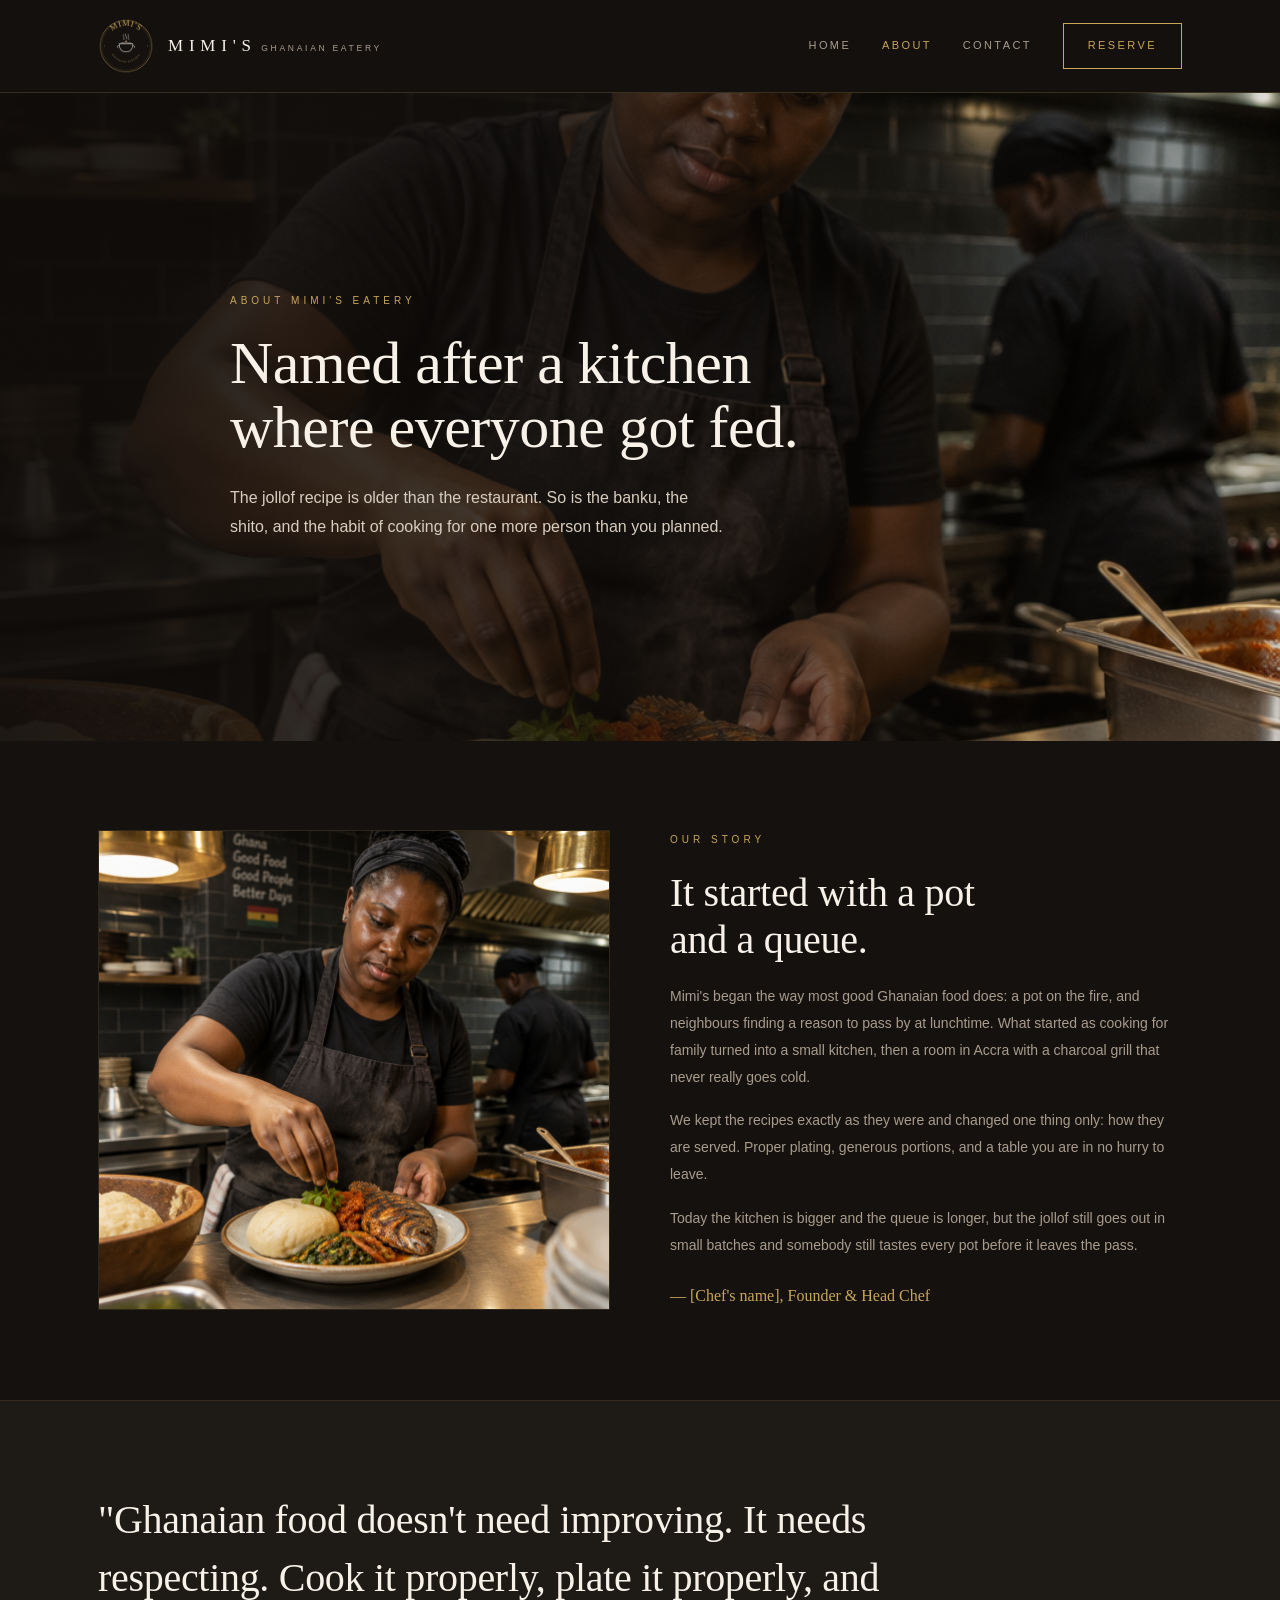
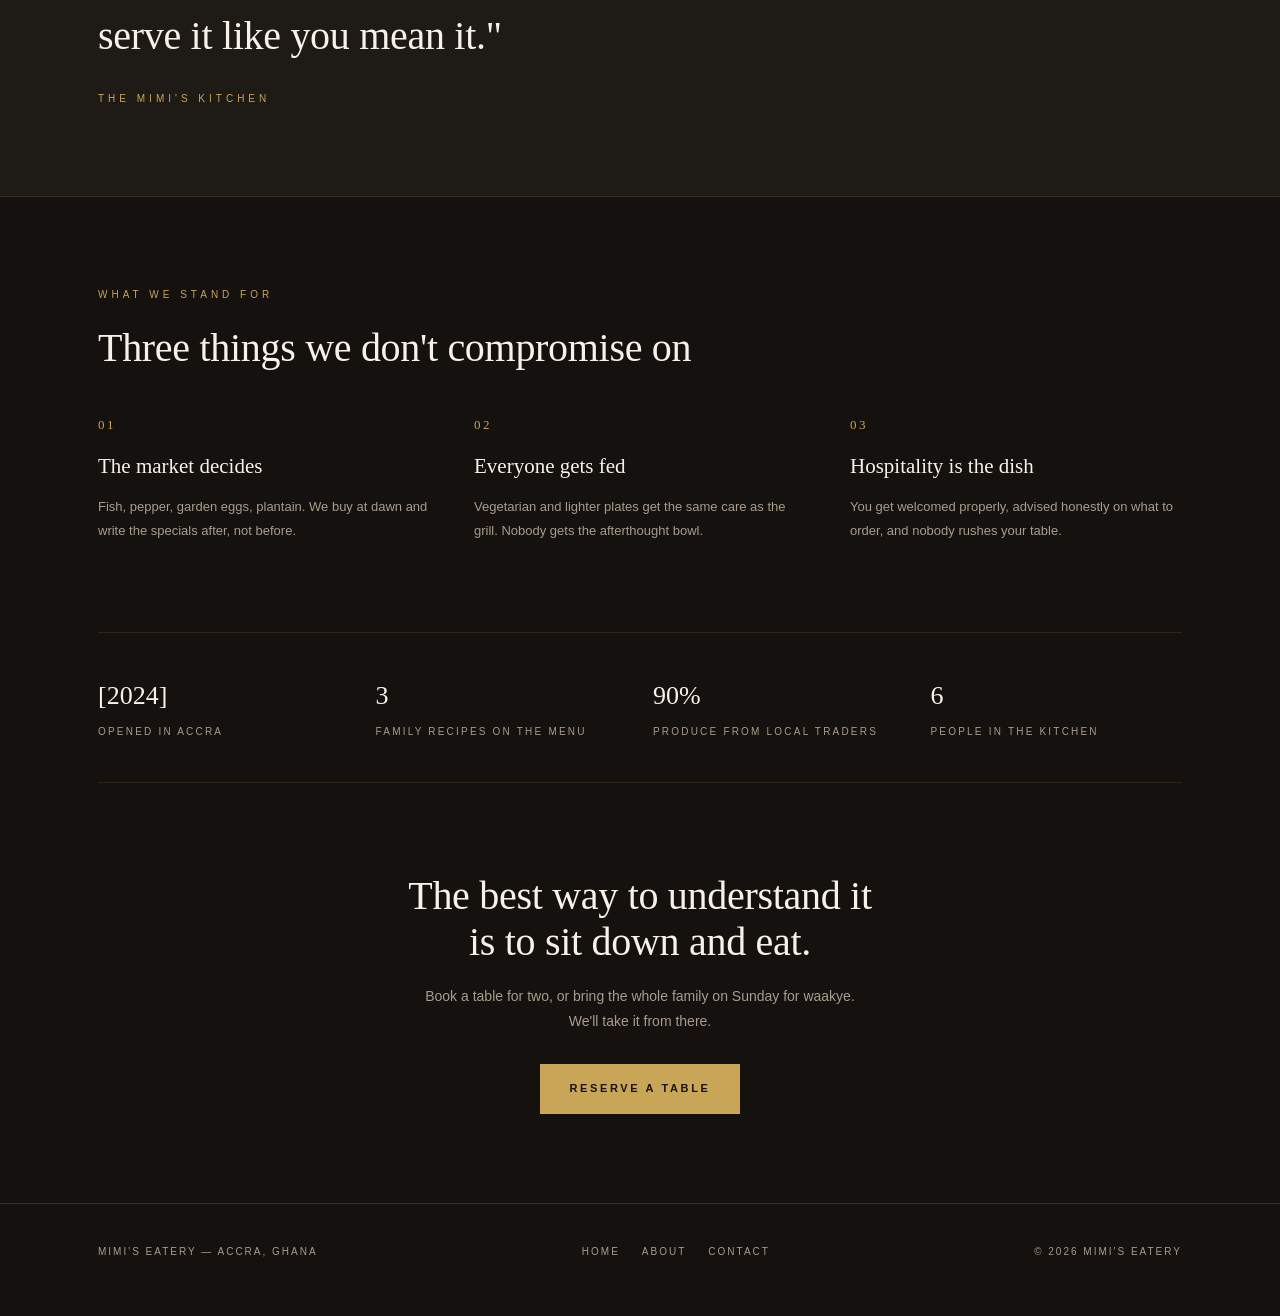
==== about.html @ 011043c5 "Mimi's Eatery website: home, about, contact" ====
<!DOCTYPE html>
<html lang="en">
<head>
<meta charset="utf-8">
<meta name="viewport" content="width=device-width, initial-scale=1">
<title>About — Mimi's Eatery, Accra</title>
<meta name="description" content="Mimi's Eatery is named after a family kitchen in Accra where everyone got fed. Family recipes, a charcoal grill and proper Ghanaian hospitality.">
<link rel="stylesheet" href="styles.css">
</head>
<body>

<header class="site-header">
  <div class="header-inner">
    <a class="brand" href="index.html">
      <span class="mark"><img src="images/logo.png" alt="Mimi's Eatery logo"></span>
      <span>
        <span class="brand-name">Mimi's</span>
        <span class="brand-sub">Ghanaian Eatery</span>
      </span>
    </a>
    <nav class="nav">
      <a href="index.html">Home</a>
      <a class="active" href="about.html">About</a>
      <a href="contact.html">Contact</a>
      <a class="nav-cta" href="contact.html">Reserve</a>
    </nav>
  </div>
</header>

<section class="hero" style="min-height:auto">
  <div class="media"><img src="images/chef.png" alt="Chef at the pass at Mimi's Eatery"></div>
  <div class="scrim"></div>
  <div class="wrap content">
    <div class="eyebrow">About Mimi's Eatery</div>
    <h1 class="serif">Named after a kitchen<br>where everyone got fed.</h1>
    <p class="lede">The jollof recipe is older than the restaurant. So is the banku, the shito, and the habit of cooking for one more person than you planned.</p>
  </div>
</section>

<section>
  <div class="wrap split">
    <div class="shot"><img src="images/chef.png" alt="Chef plating banku and tilapia"></div>
    <div class="prose">
      <div class="eyebrow">Our story</div>
      <h2 class="serif" style="margin-bottom:20px">It started with a pot<br>and a queue.</h2>
      <p>Mimi's began the way most good Ghanaian food does: a pot on the fire, and neighbours finding a reason to pass by at lunchtime. What started as cooking for family turned into a small kitchen, then a room in Accra with a charcoal grill that never really goes cold.</p>
      <p>We kept the recipes exactly as they were and changed one thing only: how they are served. Proper plating, generous portions, and a table you are in no hurry to leave.</p>
      <p>Today the kitchen is bigger and the queue is longer, but the jollof still goes out in small batches and somebody still tastes every pot before it leaves the pass.</p>
      <div class="signature">— [Chef's name], Founder &amp; Head Chef</div>
    </div>
  </div>
</section>

<section class="band">
  <div class="wrap">
    <div class="section-head" style="margin-bottom:0">
      <h2 class="serif" style="max-width:860px;line-height:1.45">"Ghanaian food doesn't need improving. It needs respecting. Cook it properly, plate it properly, and serve it like you mean it."</h2>
    </div>
    <div class="eyebrow" style="margin:26px 0 0">The Mimi's kitchen</div>
  </div>
</section>

<section>
  <div class="wrap">
    <div class="eyebrow">What we stand for</div>
    <h2 class="serif">Three things we don't compromise on</h2>
    <div class="values" style="margin-top:44px">
      <div>
        <div class="vnum">01</div>
        <h3>The market decides</h3>
        <p>Fish, pepper, garden eggs, plantain. We buy at dawn and write the specials after, not before.</p>
      </div>
      <div>
        <div class="vnum">02</div>
        <h3>Everyone gets fed</h3>
        <p>Vegetarian and lighter plates get the same care as the grill. Nobody gets the afterthought bowl.</p>
      </div>
      <div>
        <div class="vnum">03</div>
        <h3>Hospitality is the dish</h3>
        <p>You get welcomed properly, advised honestly on what to order, and nobody rushes your table.</p>
      </div>
    </div>
  </div>
</section>

<div class="wrap">
  <div class="stats">
    <div><b>[2024]</b>Opened in Accra</div>
    <div><b>3</b>Family recipes on the menu</div>
    <div><b>90%</b>Produce from local traders</div>
    <div><b>6</b>People in the kitchen</div>
  </div>
</div>

<section class="closing">
  <div class="wrap">
    <h2 class="serif">The best way to understand it<br>is to sit down and eat.</h2>
    <p>Book a table for two, or bring the whole family on Sunday for waakye. We'll take it from there.</p>
    <a class="btn solid" href="contact.html">Reserve a table</a>
  </div>
</section>

<footer class="site-footer">
  <div class="wrap footer-inner">
    <p>Mimi's Eatery — Accra, Ghana</p>
    <nav class="footer-nav">
      <a href="index.html">Home</a>
      <a href="about.html">About</a>
      <a href="contact.html">Contact</a>
    </nav>
    <p>&copy; 2026 Mimi's Eatery</p>
  </div>
</footer>

</body>
</html>
---- styles.css ----
/* Mimi's Eatery — shared styles */

:root{
  --ink:#14110F;
  --ink-2:#1E1A16;
  --ink-3:#0F0C0A;
  --cream:#F7F1E8;
  --cream-2:#D8CEBF;
  --gold:#C9A558;
  --muted:#A99C8C;
  --line:rgba(201,165,88,.20);
  --line-soft:rgba(201,165,88,.14);
  --max:1180px;
}

*{box-sizing:border-box;margin:0;padding:0}

html{scroll-behavior:smooth}

body{
  background:var(--ink);
  color:var(--cream);
  font-family:"Helvetica Neue",Arial,Helvetica,sans-serif;
  font-size:16px;
  line-height:1.6;
  -webkit-font-smoothing:antialiased;
}

img{display:block;width:100%;height:100%;object-fit:cover}
a{color:inherit}

.serif{font-family:Georgia,"Times New Roman",serif;font-weight:400}

.wrap{width:100%;max-width:var(--max);margin:0 auto;padding:0 clamp(20px,4vw,48px)}

.eyebrow{
  font-size:10px;letter-spacing:.40em;text-transform:uppercase;
  color:var(--gold);margin-bottom:22px;
}

/* ---------- buttons ---------- */
.btn{
  display:inline-block;padding:15px 28px;border:1px solid var(--gold);
  color:var(--gold);text-decoration:none;text-transform:uppercase;
  font-size:11px;letter-spacing:.24em;
  transition:background .2s ease,color .2s ease;
}
.btn:hover{background:var(--gold);color:#171310}
.btn.solid{background:var(--gold);color:#171310;font-weight:700}
.btn.solid:hover{background:#DCB869}

/* ---------- header ---------- */
.site-header{
  position:sticky;top:0;z-index:50;
  background:rgba(20,17,15,.96);
  border-bottom:1px solid var(--line);
  backdrop-filter:blur(6px);
}
.header-inner{
  max-width:var(--max);margin:0 auto;
  padding:18px clamp(20px,4vw,48px);
  display:flex;align-items:center;justify-content:space-between;gap:24px;flex-wrap:wrap;
}
.brand{display:flex;align-items:center;gap:14px;text-decoration:none}
.brand .mark{width:56px;height:56px;flex:0 0 56px}
.brand .mark img{object-fit:contain}
.brand-name{font-family:Georgia,serif;font-size:17px;letter-spacing:.34em;text-transform:uppercase}
.brand-sub{font-size:8.5px;letter-spacing:.32em;color:var(--muted);margin-top:4px;text-transform:uppercase}

.nav{display:flex;align-items:center;gap:clamp(16px,2.4vw,32px);flex-wrap:wrap}
.nav a{
  text-decoration:none;color:var(--muted);
  font-size:11px;letter-spacing:.22em;text-transform:uppercase;
}
.nav a:hover{color:var(--cream)}
.nav a.active{color:var(--gold)}
.nav a.nav-cta{border:1px solid var(--gold);color:var(--gold);padding:13px 24px}
.nav a.nav-cta:hover{background:var(--gold);color:#171310}

/* ---------- hero ---------- */
.hero{position:relative;min-height:min(78vh,660px);display:flex;align-items:center;overflow:hidden}
.hero .media{position:absolute;inset:0}
.hero .scrim{
  position:absolute;inset:0;
  background:linear-gradient(90deg,rgba(15,12,10,.94) 0%,rgba(15,12,10,.72) 48%,rgba(15,12,10,.10) 100%);
}
.hero .content{position:relative;padding:clamp(64px,9vw,110px) 0;max-width:820px}
h1{font-size:clamp(34px,5.2vw,60px);line-height:1.08;letter-spacing:-.5px}
.lede{margin-top:24px;max-width:500px;font-size:clamp(14px,1.6vw,16px);line-height:1.78;color:var(--cream-2)}
.cta-row{margin-top:34px;display:flex;gap:14px;flex-wrap:wrap}

/* ---------- strip ---------- */
.strip{
  display:grid;grid-template-columns:repeat(4,1fr);gap:24px;
  padding:30px 0;border-bottom:1px solid var(--line-soft);
}
.strip-item span{display:block;font-size:10px;letter-spacing:.22em;text-transform:uppercase;color:var(--muted);margin-top:7px}
.strip-item b{font-family:Georgia,serif;font-weight:400;font-size:19px}

/* ---------- sections ---------- */
section{padding:clamp(56px,7vw,92px) 0}
.section-head{display:flex;justify-content:space-between;align-items:flex-end;gap:40px;margin-bottom:clamp(32px,4vw,52px);flex-wrap:wrap}
h2{font-size:clamp(26px,3.4vw,40px);line-height:1.16;letter-spacing:-.3px}
.section-head p{font-size:14px;line-height:1.8;color:var(--muted);max-width:340px}

/* ---------- menu cards ---------- */
.cards{display:grid;grid-template-columns:repeat(3,1fr);gap:26px}
.card{background:var(--ink-2);border:1px solid var(--line-soft);display:flex;flex-direction:column}
.card .shot{height:230px;overflow:hidden}
.card .body{padding:26px;display:flex;flex-direction:column;flex:1}
.card h3{font-family:Georgia,serif;font-weight:400;font-size:20px;margin-bottom:10px}
.card p{font-size:13px;line-height:1.78;color:var(--muted)}
.tag{margin-top:auto;padding-top:18px;font-size:10px;letter-spacing:.2em;color:var(--gold)}

/* ---------- banded section ---------- */
.band{background:var(--ink-2);border-top:1px solid var(--line-soft);border-bottom:1px solid var(--line-soft)}

/* ---------- values ---------- */
.values{display:grid;grid-template-columns:repeat(3,1fr);gap:clamp(28px,4vw,44px)}
.vnum{font-family:Georgia,serif;font-size:13px;letter-spacing:.2em;color:var(--gold);margin-bottom:14px}
.values h3{font-family:Georgia,serif;font-weight:400;font-size:21px;margin-bottom:12px}
.values p{font-size:13px;line-height:1.8;color:var(--muted)}

/* ---------- split ---------- */
.split{display:grid;grid-template-columns:1fr 1fr;gap:clamp(32px,5vw,60px);align-items:center}
.split .shot{height:clamp(320px,42vw,480px);border:1px solid var(--line-soft);overflow:hidden}
.prose p{font-size:14px;line-height:1.92;color:var(--muted);margin-bottom:17px}
.prose p:last-child{margin-bottom:0}
.signature{margin-top:24px;font-family:Georgia,serif;font-size:16px;color:var(--gold)}

/* ---------- contact rows ---------- */
.rows{margin-top:28px;border-top:1px solid var(--line-soft)}
.row{display:flex;justify-content:space-between;gap:24px;padding:15px 0;border-bottom:1px solid var(--line-soft);font-size:14px}
.row dt{font-size:10px;letter-spacing:.18em;text-transform:uppercase;color:var(--muted);padding-top:3px}
.row dd{color:var(--cream);text-align:right}
.row dd a{color:var(--gold);text-decoration:none}

/* ---------- form ---------- */
.form{background:var(--ink-2);border:1px solid var(--line);padding:clamp(24px,3.4vw,40px)}
.form h3{font-family:Georgia,serif;font-weight:400;font-size:24px;margin-bottom:8px}
.form .hint{font-size:12.5px;color:var(--muted);line-height:1.7;margin-bottom:26px}
.field{margin-bottom:18px}
.field label{display:block;font-size:10px;letter-spacing:.2em;text-transform:uppercase;color:var(--muted);margin-bottom:8px}
.field input,.field select,.field textarea{
  width:100%;background:var(--ink);border:1px solid var(--line-soft);
  color:var(--cream);padding:13px 14px;font-size:14px;font-family:inherit;
}
.field input:focus,.field select:focus,.field textarea:focus{outline:none;border-color:var(--gold)}
.field textarea{min-height:110px;resize:vertical}
.grid-2{display:grid;grid-template-columns:1fr 1fr;gap:16px}
.form button{
  width:100%;margin-top:8px;padding:16px;cursor:pointer;
  background:var(--gold);border:1px solid var(--gold);color:#171310;
  font-size:11px;letter-spacing:.24em;text-transform:uppercase;font-weight:700;
}
.form button:hover{background:#DCB869}
.form-note{font-size:11.5px;color:var(--muted);margin-top:14px;line-height:1.7}

/* ---------- hours table ---------- */
.hours{width:100%;border-collapse:collapse;margin-top:8px}
.hours th,.hours td{padding:12px 0;border-bottom:1px solid var(--line-soft);font-weight:400;font-size:14px;text-align:left}
.hours th{font-size:10px;letter-spacing:.18em;text-transform:uppercase;color:var(--muted)}
.hours td:last-child,.hours th:last-child{text-align:right}
.hours .today{color:var(--gold)}

/* ---------- map placeholder ---------- */
.map{
  height:260px;border:1px solid var(--line-soft);background:var(--ink-3);
  display:flex;align-items:center;justify-content:center;text-align:center;
  font-size:11px;letter-spacing:.24em;text-transform:uppercase;color:var(--muted);
}

/* ---------- stats ---------- */
.stats{display:grid;grid-template-columns:repeat(4,1fr);gap:26px;padding:42px 0;border-top:1px solid var(--line-soft);border-bottom:1px solid var(--line-soft)}
.stats div{font-size:10px;letter-spacing:.22em;text-transform:uppercase;color:var(--muted)}
.stats b{display:block;font-family:Georgia,serif;font-weight:400;font-size:26px;color:var(--cream);margin-bottom:8px;text-transform:none;letter-spacing:0}

/* ---------- closing CTA ---------- */
.closing{text-align:center}
.closing h2{max-width:660px;margin:0 auto 18px}
.closing p{font-size:14px;line-height:1.8;color:var(--muted);max-width:460px;margin:0 auto 30px}

/* ---------- footer ---------- */
.site-footer{border-top:1px solid var(--line);padding:40px 0 56px}
.footer-inner{display:flex;justify-content:space-between;align-items:center;gap:26px;flex-wrap:wrap}
.footer-inner p{font-size:10px;letter-spacing:.2em;text-transform:uppercase;color:var(--muted)}
.footer-nav{display:flex;gap:22px;flex-wrap:wrap}
.footer-nav a{font-size:10px;letter-spacing:.2em;text-transform:uppercase;color:var(--muted);text-decoration:none}
.footer-nav a:hover{color:var(--gold)}

/* ---------- responsive ---------- */
@media (max-width:900px){
  .cards,.values,.stats{grid-template-columns:1fr 1fr}
  .split{grid-template-columns:1fr}
  .strip{grid-template-columns:1fr 1fr}
}
@media (max-width:640px){
  .cards,.values,.stats,.grid-2{grid-template-columns:1fr}
  .nav{gap:14px}
  .nav a{font-size:10px;letter-spacing:.16em}
  .row{flex-direction:column;gap:4px}
  .row dd{text-align:left}
}
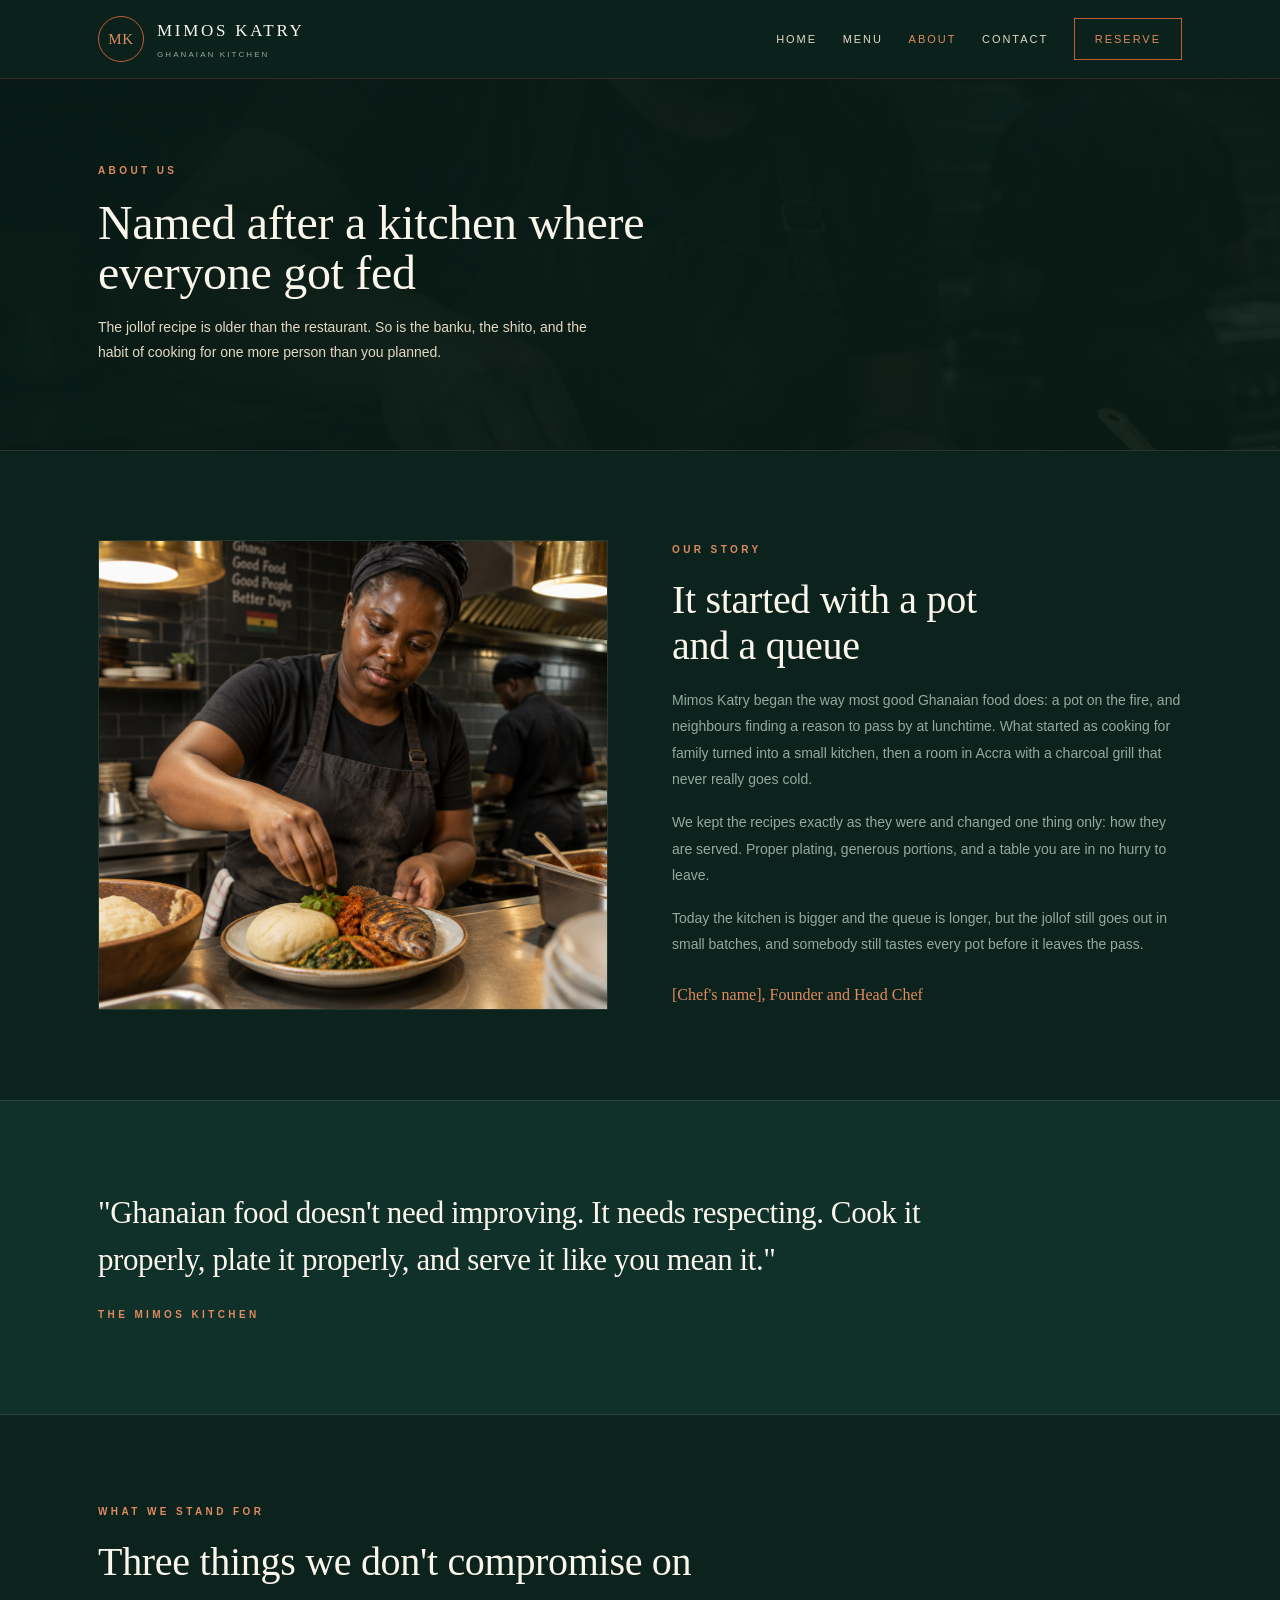
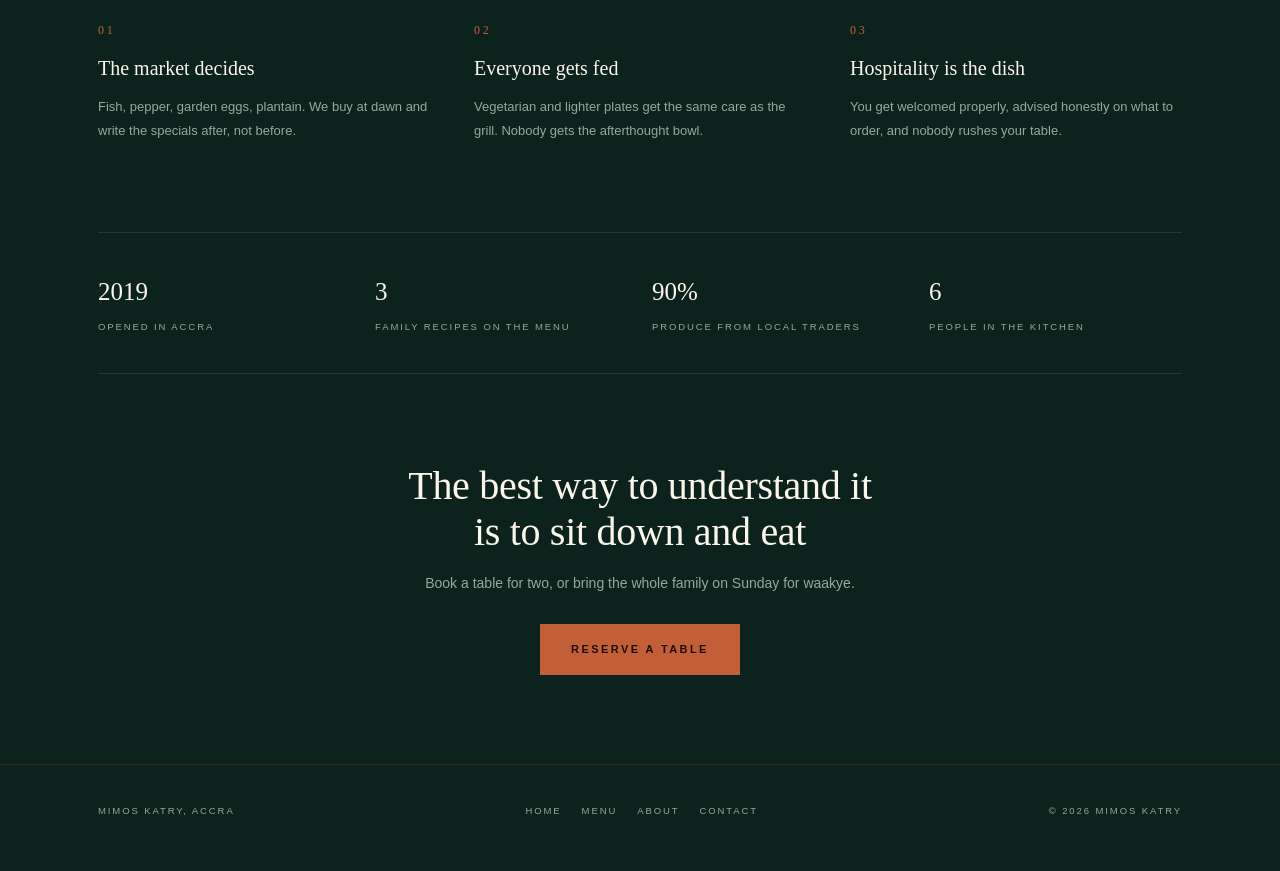
==== commit 287c3008: "Rebrand to Mimos Katry: new palette, menu page, refined about and contact" ====
--- a/about.html
+++ b/about.html
@@ -3,8 +3,10 @@
 <head>
 <meta charset="utf-8">
 <meta name="viewport" content="width=device-width, initial-scale=1">
-<title>About — Mimi's Eatery, Accra</title>
-<meta name="description" content="Mimi's Eatery is named after a family kitchen in Accra where everyone got fed. Family recipes, a charcoal grill and proper Ghanaian hospitality.">
+<title>About | Mimos Katry, Accra</title>
+<meta name="description" content="Mimos Katry started with a pot on the fire and a queue of neighbours. Family recipes, a charcoal grill and proper Ghanaian hospitality in Accra.">
+<meta property="og:title" content="About | Mimos Katry">
+<meta property="og:image" content="https://zuleihahabib3-ui.github.io/mimos-katry/images/chef.png">
 <link rel="stylesheet" href="styles.css">
 </head>
 <body>
@@ -12,14 +14,15 @@
 <header class="site-header">
   <div class="header-inner">
     <a class="brand" href="index.html">
-      <span class="mark"><img src="images/logo.png" alt="Mimi's Eatery logo"></span>
-      <span>
-        <span class="brand-name">Mimi's</span>
-        <span class="brand-sub">Ghanaian Eatery</span>
+      <span class="monogram">MK</span>
+      <span class="brand-text">
+        <span class="brand-name">Mimos Katry</span>
+        <span class="brand-sub">Ghanaian Kitchen</span>
       </span>
     </a>
     <nav class="nav">
       <a href="index.html">Home</a>
+      <a href="menu.html">Menu</a>
       <a class="active" href="about.html">About</a>
       <a href="contact.html">Contact</a>
       <a class="nav-cta" href="contact.html">Reserve</a>
@@ -27,36 +30,34 @@
   </div>
 </header>
 
-<section class="hero" style="min-height:auto">
-  <div class="media"><img src="images/chef.png" alt="Chef at the pass at Mimi's Eatery"></div>
-  <div class="scrim"></div>
-  <div class="wrap content">
-    <div class="eyebrow">About Mimi's Eatery</div>
-    <h1 class="serif">Named after a kitchen<br>where everyone got fed.</h1>
-    <p class="lede">The jollof recipe is older than the restaurant. So is the banku, the shito, and the habit of cooking for one more person than you planned.</p>
+<section class="page-hero">
+  <div class="bg"><img src="images/chef.png" alt=""></div>
+  <div class="veil"></div>
+  <div class="wrap">
+    <div class="eyebrow">About us</div>
+    <h1 class="serif">Named after a kitchen where<br>everyone got fed</h1>
+    <p>The jollof recipe is older than the restaurant. So is the banku, the shito, and the habit of cooking for one more person than you planned.</p>
   </div>
 </section>
 
 <section>
   <div class="wrap split">
-    <div class="shot"><img src="images/chef.png" alt="Chef plating banku and tilapia"></div>
+    <div class="shot"><img src="images/chef.png" alt="Chef plating banku and grilled tilapia"></div>
     <div class="prose">
       <div class="eyebrow">Our story</div>
-      <h2 class="serif" style="margin-bottom:20px">It started with a pot<br>and a queue.</h2>
-      <p>Mimi's began the way most good Ghanaian food does: a pot on the fire, and neighbours finding a reason to pass by at lunchtime. What started as cooking for family turned into a small kitchen, then a room in Accra with a charcoal grill that never really goes cold.</p>
+      <h2 class="serif" style="margin-bottom:18px">It started with a pot<br>and a queue</h2>
+      <p>Mimos Katry began the way most good Ghanaian food does: a pot on the fire, and neighbours finding a reason to pass by at lunchtime. What started as cooking for family turned into a small kitchen, then a room in Accra with a charcoal grill that never really goes cold.</p>
       <p>We kept the recipes exactly as they were and changed one thing only: how they are served. Proper plating, generous portions, and a table you are in no hurry to leave.</p>
-      <p>Today the kitchen is bigger and the queue is longer, but the jollof still goes out in small batches and somebody still tastes every pot before it leaves the pass.</p>
-      <div class="signature">— [Chef's name], Founder &amp; Head Chef</div>
+      <p>Today the kitchen is bigger and the queue is longer, but the jollof still goes out in small batches, and somebody still tastes every pot before it leaves the pass.</p>
+      <div class="signature">[Chef's name], Founder and Head Chef</div>
     </div>
   </div>
 </section>
 
 <section class="band">
   <div class="wrap">
-    <div class="section-head" style="margin-bottom:0">
-      <h2 class="serif" style="max-width:860px;line-height:1.45">"Ghanaian food doesn't need improving. It needs respecting. Cook it properly, plate it properly, and serve it like you mean it."</h2>
-    </div>
-    <div class="eyebrow" style="margin:26px 0 0">The Mimi's kitchen</div>
+    <p class="quote-text">"Ghanaian food doesn't need improving. It needs respecting. Cook it properly, plate it properly, and serve it like you mean it."</p>
+    <div class="eyebrow" style="margin:24px 0 0">The Mimos kitchen</div>
   </div>
 </section>
 
@@ -64,7 +65,7 @@
   <div class="wrap">
     <div class="eyebrow">What we stand for</div>
     <h2 class="serif">Three things we don't compromise on</h2>
-    <div class="values" style="margin-top:44px">
+    <div class="values" style="margin-top:36px">
       <div>
         <div class="vnum">01</div>
         <h3>The market decides</h3>
@@ -86,7 +87,7 @@
 
 <div class="wrap">
   <div class="stats">
-    <div><b>[2024]</b>Opened in Accra</div>
+    <div><b>2019</b>Opened in Accra</div>
     <div><b>3</b>Family recipes on the menu</div>
     <div><b>90%</b>Produce from local traders</div>
     <div><b>6</b>People in the kitchen</div>
@@ -95,21 +96,22 @@
 
 <section class="closing">
   <div class="wrap">
-    <h2 class="serif">The best way to understand it<br>is to sit down and eat.</h2>
-    <p>Book a table for two, or bring the whole family on Sunday for waakye. We'll take it from there.</p>
-    <a class="btn solid" href="contact.html">Reserve a table</a>
+    <h2 class="serif">The best way to understand it<br>is to sit down and eat</h2>
+    <p>Book a table for two, or bring the whole family on Sunday for waakye.</p>
+    <a class="btn btn-solid" href="contact.html">Reserve a table</a>
   </div>
 </section>
 
 <footer class="site-footer">
   <div class="wrap footer-inner">
-    <p>Mimi's Eatery — Accra, Ghana</p>
+    <p>Mimos Katry, Accra</p>
     <nav class="footer-nav">
       <a href="index.html">Home</a>
+      <a href="menu.html">Menu</a>
       <a href="about.html">About</a>
       <a href="contact.html">Contact</a>
     </nav>
-    <p>&copy; 2026 Mimi's Eatery</p>
+    <p>&copy; 2026 Mimos Katry</p>
   </div>
 </footer>
 
--- a/styles.css
+++ b/styles.css
@@ -1,203 +1,273 @@
-/* Mimi's Eatery — shared styles */
+/* ==========================================================================
+   Mimos Katry — brand stylesheet
+   Palette: deep emerald, warm cream, terracotta
+   ========================================================================== */
 
 :root{
-  --ink:#14110F;
-  --ink-2:#1E1A16;
-  --ink-3:#0F0C0A;
-  --cream:#F7F1E8;
-  --cream-2:#D8CEBF;
-  --gold:#C9A558;
-  --muted:#A99C8C;
-  --line:rgba(201,165,88,.20);
-  --line-soft:rgba(201,165,88,.14);
+  --ink:#0B231C;
+  --ink-2:#10302A;
+  --ink-3:#163A31;
+  --cream:#FBF6EC;
+  --cream-2:#E4D9C5;
+  --terra:#C25E38;
+  --terra-soft:#E08A5F;
+  --sage:#93AA9C;
+  --line:rgba(194,94,56,.22);
+  --line-soft:rgba(251,246,236,.10);
   --max:1180px;
+  --radius:2px;
 }
 
 *{box-sizing:border-box;margin:0;padding:0}
-
 html{scroll-behavior:smooth}
-
 body{
   background:var(--ink);
   color:var(--cream);
-  font-family:"Helvetica Neue",Arial,Helvetica,sans-serif;
-  font-size:16px;
-  line-height:1.6;
+  font-family:-apple-system,BlinkMacSystemFont,"Segoe UI",Helvetica,Arial,sans-serif;
+  line-height:1.65;
   -webkit-font-smoothing:antialiased;
 }
-
 img{display:block;width:100%;height:100%;object-fit:cover}
 a{color:inherit}
-
-.serif{font-family:Georgia,"Times New Roman",serif;font-weight:400}
+.serif{font-family:Georgia,"Times New Roman",serif;font-weight:400;letter-spacing:-.3px}
 
 .wrap{width:100%;max-width:var(--max);margin:0 auto;padding:0 clamp(20px,4vw,48px)}
-
 .eyebrow{
-  font-size:10px;letter-spacing:.40em;text-transform:uppercase;
-  color:var(--gold);margin-bottom:22px;
+  font-size:10px;letter-spacing:.34em;text-transform:uppercase;
+  color:var(--terra-soft);margin-bottom:18px;font-weight:600;
 }
 
 /* ---------- buttons ---------- */
 .btn{
-  display:inline-block;padding:15px 28px;border:1px solid var(--gold);
-  color:var(--gold);text-decoration:none;text-transform:uppercase;
-  font-size:11px;letter-spacing:.24em;
-  transition:background .2s ease,color .2s ease;
-}
-.btn:hover{background:var(--gold);color:#171310}
-.btn.solid{background:var(--gold);color:#171310;font-weight:700}
-.btn.solid:hover{background:#DCB869}
+  display:inline-block;padding:15px 30px;border:1px solid var(--terra);
+  color:var(--terra-soft);text-decoration:none;text-transform:uppercase;
+  font-size:11px;letter-spacing:.22em;font-weight:600;
+  transition:background .22s ease,color .22s ease,border-color .22s ease;
+}
+.btn:hover{background:var(--terra);color:#1B0F08;border-color:var(--terra)}
+.btn-solid{background:var(--terra);color:#1B0F08}
+.btn-solid:hover{background:var(--terra-soft);border-color:var(--terra-soft)}
 
 /* ---------- header ---------- */
 .site-header{
-  position:sticky;top:0;z-index:50;
-  background:rgba(20,17,15,.96);
+  position:sticky;top:0;z-index:60;
+  background:rgba(11,35,28,.94);
   border-bottom:1px solid var(--line);
-  backdrop-filter:blur(6px);
+  backdrop-filter:blur(10px);
 }
 .header-inner{
-  max-width:var(--max);margin:0 auto;
-  padding:18px clamp(20px,4vw,48px);
-  display:flex;align-items:center;justify-content:space-between;gap:24px;flex-wrap:wrap;
-}
-.brand{display:flex;align-items:center;gap:14px;text-decoration:none}
-.brand .mark{width:56px;height:56px;flex:0 0 56px}
-.brand .mark img{object-fit:contain}
-.brand-name{font-family:Georgia,serif;font-size:17px;letter-spacing:.34em;text-transform:uppercase}
-.brand-sub{font-size:8.5px;letter-spacing:.32em;color:var(--muted);margin-top:4px;text-transform:uppercase}
-
-.nav{display:flex;align-items:center;gap:clamp(16px,2.4vw,32px);flex-wrap:wrap}
+  max-width:var(--max);margin:0 auto;padding:16px clamp(20px,4vw,48px);
+  display:flex;align-items:center;justify-content:space-between;gap:20px;
+}
+.brand{display:flex;align-items:center;gap:13px;text-decoration:none;min-width:0}
+.monogram{
+  width:46px;height:46px;flex:0 0 46px;border-radius:50%;
+  border:1px solid var(--terra);display:grid;place-items:center;
+  font-family:Georgia,serif;font-size:15px;letter-spacing:.05em;color:var(--terra-soft);
+}
+.brand-text{min-width:0}
+.brand-name{
+  display:block;font-family:Georgia,serif;font-size:17px;
+  letter-spacing:.16em;text-transform:uppercase;white-space:nowrap;
+}
+.brand-sub{
+  display:block;font-size:8px;letter-spacing:.26em;text-transform:uppercase;
+  color:var(--sage);margin-top:3px;
+}
+.nav{display:flex;align-items:center;gap:clamp(14px,2vw,28px);flex-wrap:wrap}
 .nav a{
-  text-decoration:none;color:var(--muted);
-  font-size:11px;letter-spacing:.22em;text-transform:uppercase;
-}
-.nav a:hover{color:var(--cream)}
-.nav a.active{color:var(--gold)}
-.nav a.nav-cta{border:1px solid var(--gold);color:var(--gold);padding:13px 24px}
-.nav a.nav-cta:hover{background:var(--gold);color:#171310}
+  text-decoration:none;color:var(--cream-2);font-size:11px;
+  letter-spacing:.18em;text-transform:uppercase;transition:color .18s ease;
+}
+.nav a:hover{color:var(--terra-soft)}
+.nav a.active{color:var(--terra-soft)}
+.nav a.nav-cta{
+  border:1px solid var(--terra);color:var(--terra-soft);padding:11px 20px;
+}
+.nav a.nav-cta:hover{background:var(--terra);color:#1B0F08}
 
 /* ---------- hero ---------- */
-.hero{position:relative;min-height:min(78vh,660px);display:flex;align-items:center;overflow:hidden}
-.hero .media{position:absolute;inset:0}
-.hero .scrim{
+.hero{position:relative;overflow:hidden;min-height:clamp(460px,72vh,640px);display:flex;align-items:center}
+.hero-bg{position:absolute;inset:0}
+.hero-bg img{filter:saturate(1.05)}
+.hero-scrim{
   position:absolute;inset:0;
-  background:linear-gradient(90deg,rgba(15,12,10,.94) 0%,rgba(15,12,10,.72) 48%,rgba(15,12,10,.10) 100%);
-}
-.hero .content{position:relative;padding:clamp(64px,9vw,110px) 0;max-width:820px}
-h1{font-size:clamp(34px,5.2vw,60px);line-height:1.08;letter-spacing:-.5px}
-.lede{margin-top:24px;max-width:500px;font-size:clamp(14px,1.6vw,16px);line-height:1.78;color:var(--cream-2)}
-.cta-row{margin-top:34px;display:flex;gap:14px;flex-wrap:wrap}
-
-/* ---------- strip ---------- */
-.strip{
+  background:linear-gradient(95deg,rgba(8,26,21,.95) 0%,rgba(8,26,21,.82) 42%,rgba(8,26,21,.25) 78%,rgba(8,26,21,.05) 100%);
+}
+.hero-content{position:relative;padding:clamp(56px,8vw,92px) 0;max-width:760px}
+h1{
+  font-family:Georgia,"Times New Roman",serif;font-weight:400;
+  font-size:clamp(34px,5.4vw,60px);line-height:1.06;letter-spacing:-1px;
+}
+h1 em{font-style:italic;color:var(--terra-soft)}
+.hero p.lede{
+  margin-top:20px;max-width:500px;font-size:clamp(14px,1.6vw,16px);
+  line-height:1.8;color:var(--cream-2);
+}
+.hero-actions{display:flex;gap:14px;flex-wrap:wrap;margin-top:32px}
+
+/* ---------- sections ---------- */
+section{padding:clamp(56px,7vw,96px) 0}
+.band{background:var(--ink-2);border-top:1px solid var(--line-soft);border-bottom:1px solid var(--line-soft)}
+.band-light{background:var(--ink-3)}
+h2{font-family:Georgia,serif;font-weight:400;font-size:clamp(26px,3.4vw,40px);line-height:1.15;letter-spacing:-.5px}
+.section-head{max-width:640px;margin-bottom:clamp(32px,4vw,48px)}
+.section-head p{margin-top:14px;color:var(--sage);font-size:14px;line-height:1.8;max-width:520px}
+
+/* ---------- dish cards ---------- */
+.dishes{display:grid;grid-template-columns:repeat(3,1fr);gap:clamp(18px,2.4vw,28px)}
+.dish{
+  background:var(--ink-2);border:1px solid var(--line-soft);
+  display:flex;flex-direction:column;overflow:hidden;
+  transition:border-color .22s ease,transform .22s ease;
+}
+.dish:hover{border-color:var(--line);transform:translateY(-3px)}
+.dish-img{height:200px;overflow:hidden}
+.dish-img img{transition:transform .5s ease}
+.dish:hover .dish-img img{transform:scale(1.05)}
+.dish-body{padding:22px 22px 26px;display:flex;flex-direction:column;gap:10px;flex:1}
+.dish-top{display:flex;justify-content:space-between;align-items:baseline;gap:12px}
+.dish h3{font-family:Georgia,serif;font-weight:400;font-size:20px}
+.price{font-family:Georgia,serif;color:var(--terra-soft);font-size:16px;white-space:nowrap}
+.dish p{font-size:13px;line-height:1.7;color:var(--sage)}
+
+/* ---------- menu list ---------- */
+.menu-grid{display:grid;grid-template-columns:1fr 1fr;gap:clamp(32px,5vw,64px)}
+.menu-block h3{
+  font-family:Georgia,serif;font-weight:400;font-size:clamp(20px,2.2vw,26px);
+  padding-bottom:12px;border-bottom:1px solid var(--line);margin-bottom:6px;
+}
+.menu-item{padding:16px 0;border-bottom:1px solid var(--line-soft)}
+.menu-row{display:flex;align-items:baseline;gap:10px}
+.menu-row .name{font-size:14px;letter-spacing:.02em}
+.menu-row .dots{flex:1;border-bottom:1px dotted rgba(228,217,197,.28);transform:translateY(-3px)}
+.menu-row .amount{font-family:Georgia,serif;color:var(--terra-soft);font-size:15px;white-space:nowrap}
+.menu-item .desc{margin-top:6px;font-size:12.5px;color:var(--sage);line-height:1.65;max-width:92%}
+.tag{
+  display:inline-block;margin-left:8px;padding:2px 7px;border:1px solid var(--line);
+  font-size:8.5px;letter-spacing:.16em;text-transform:uppercase;color:var(--terra-soft);
+  vertical-align:middle;transform:translateY(-1px);
+}
+.menu-note{
+  margin-top:34px;padding:18px 22px;border-left:2px solid var(--terra);
+  background:rgba(194,94,56,.06);font-size:12.5px;color:var(--cream-2);line-height:1.7;
+}
+
+/* ---------- split ---------- */
+.split{display:grid;grid-template-columns:1fr 1fr;gap:clamp(28px,5vw,64px);align-items:center}
+.split.rev .shot{order:2}
+.shot{height:clamp(300px,40vw,470px);overflow:hidden;border:1px solid var(--line-soft)}
+.prose p{font-size:14px;line-height:1.9;color:var(--sage);margin-bottom:16px}
+.prose p:last-child{margin-bottom:0}
+.signature{margin-top:24px;font-family:Georgia,serif;font-size:16px;color:var(--terra-soft)}
+
+/* ---------- quote ---------- */
+.quote-text{
+  font-family:Georgia,serif;font-size:clamp(20px,2.6vw,31px);line-height:1.5;
+  max-width:880px;letter-spacing:-.4px;
+}
+
+/* ---------- values ---------- */
+.values{display:grid;grid-template-columns:repeat(3,1fr);gap:clamp(24px,4vw,44px);margin-top:8px}
+.vnum{font-family:Georgia,serif;font-size:12px;letter-spacing:.22em;color:var(--terra);margin-bottom:12px}
+.values h3{font-family:Georgia,serif;font-weight:400;font-size:20px;margin-bottom:10px}
+.values p{font-size:13px;line-height:1.8;color:var(--sage)}
+
+/* ---------- stats ---------- */
+.stats{
   display:grid;grid-template-columns:repeat(4,1fr);gap:24px;
-  padding:30px 0;border-bottom:1px solid var(--line-soft);
-}
-.strip-item span{display:block;font-size:10px;letter-spacing:.22em;text-transform:uppercase;color:var(--muted);margin-top:7px}
-.strip-item b{font-family:Georgia,serif;font-weight:400;font-size:19px}
-
-/* ---------- sections ---------- */
-section{padding:clamp(56px,7vw,92px) 0}
-.section-head{display:flex;justify-content:space-between;align-items:flex-end;gap:40px;margin-bottom:clamp(32px,4vw,52px);flex-wrap:wrap}
-h2{font-size:clamp(26px,3.4vw,40px);line-height:1.16;letter-spacing:-.3px}
-.section-head p{font-size:14px;line-height:1.8;color:var(--muted);max-width:340px}
-
-/* ---------- menu cards ---------- */
-.cards{display:grid;grid-template-columns:repeat(3,1fr);gap:26px}
-.card{background:var(--ink-2);border:1px solid var(--line-soft);display:flex;flex-direction:column}
-.card .shot{height:230px;overflow:hidden}
-.card .body{padding:26px;display:flex;flex-direction:column;flex:1}
-.card h3{font-family:Georgia,serif;font-weight:400;font-size:20px;margin-bottom:10px}
-.card p{font-size:13px;line-height:1.78;color:var(--muted)}
-.tag{margin-top:auto;padding-top:18px;font-size:10px;letter-spacing:.2em;color:var(--gold)}
-
-/* ---------- banded section ---------- */
-.band{background:var(--ink-2);border-top:1px solid var(--line-soft);border-bottom:1px solid var(--line-soft)}
-
-/* ---------- values ---------- */
-.values{display:grid;grid-template-columns:repeat(3,1fr);gap:clamp(28px,4vw,44px)}
-.vnum{font-family:Georgia,serif;font-size:13px;letter-spacing:.2em;color:var(--gold);margin-bottom:14px}
-.values h3{font-family:Georgia,serif;font-weight:400;font-size:21px;margin-bottom:12px}
-.values p{font-size:13px;line-height:1.8;color:var(--muted)}
-
-/* ---------- split ---------- */
-.split{display:grid;grid-template-columns:1fr 1fr;gap:clamp(32px,5vw,60px);align-items:center}
-.split .shot{height:clamp(320px,42vw,480px);border:1px solid var(--line-soft);overflow:hidden}
-.prose p{font-size:14px;line-height:1.92;color:var(--muted);margin-bottom:17px}
-.prose p:last-child{margin-bottom:0}
-.signature{margin-top:24px;font-family:Georgia,serif;font-size:16px;color:var(--gold)}
-
-/* ---------- contact rows ---------- */
-.rows{margin-top:28px;border-top:1px solid var(--line-soft)}
-.row{display:flex;justify-content:space-between;gap:24px;padding:15px 0;border-bottom:1px solid var(--line-soft);font-size:14px}
-.row dt{font-size:10px;letter-spacing:.18em;text-transform:uppercase;color:var(--muted);padding-top:3px}
-.row dd{color:var(--cream);text-align:right}
-.row dd a{color:var(--gold);text-decoration:none}
-
-/* ---------- form ---------- */
-.form{background:var(--ink-2);border:1px solid var(--line);padding:clamp(24px,3.4vw,40px)}
-.form h3{font-family:Georgia,serif;font-weight:400;font-size:24px;margin-bottom:8px}
-.form .hint{font-size:12.5px;color:var(--muted);line-height:1.7;margin-bottom:26px}
-.field{margin-bottom:18px}
-.field label{display:block;font-size:10px;letter-spacing:.2em;text-transform:uppercase;color:var(--muted);margin-bottom:8px}
+  padding:38px 0;border-top:1px solid var(--line-soft);border-bottom:1px solid var(--line-soft);
+}
+.stats div{font-size:9.5px;letter-spacing:.2em;text-transform:uppercase;color:var(--sage)}
+.stats b{
+  display:block;font-family:Georgia,serif;font-weight:400;font-size:25px;
+  color:var(--cream);margin-bottom:7px;letter-spacing:0;text-transform:none;
+}
+
+/* ---------- visit strip ---------- */
+.visit{
+  display:grid;grid-template-columns:repeat(3,1fr);gap:clamp(20px,3vw,36px);
+  padding:clamp(28px,4vw,40px);border:1px solid var(--line);background:rgba(194,94,56,.05);
+}
+.visit div h4{
+  font-family:Georgia,serif;font-weight:400;font-size:17px;margin-bottom:8px;
+}
+.visit div p{font-size:12.5px;line-height:1.75;color:var(--sage)}
+.visit .kicker{font-size:9px;letter-spacing:.24em;text-transform:uppercase;color:var(--terra);margin-bottom:10px}
+
+/* ---------- contact ---------- */
+.contact-grid{display:grid;grid-template-columns:1fr 1fr;gap:clamp(32px,5vw,64px)}
+.info-list{margin-top:26px;display:flex;flex-direction:column;gap:22px}
+.info-item .label{font-size:9px;letter-spacing:.24em;text-transform:uppercase;color:var(--terra);margin-bottom:5px}
+.info-item .value{font-size:14.5px;line-height:1.75;color:var(--cream-2)}
+.info-item a{text-decoration:none;border-bottom:1px solid var(--line)}
+.info-item a:hover{color:var(--terra-soft)}
+form{display:flex;flex-direction:column;gap:16px}
+.field{display:flex;flex-direction:column;gap:7px}
+.field label{font-size:9.5px;letter-spacing:.2em;text-transform:uppercase;color:var(--sage)}
 .field input,.field select,.field textarea{
-  width:100%;background:var(--ink);border:1px solid var(--line-soft);
+  background:rgba(251,246,236,.04);border:1px solid var(--line-soft);
   color:var(--cream);padding:13px 14px;font-size:14px;font-family:inherit;
-}
-.field input:focus,.field select:focus,.field textarea:focus{outline:none;border-color:var(--gold)}
-.field textarea{min-height:110px;resize:vertical}
-.grid-2{display:grid;grid-template-columns:1fr 1fr;gap:16px}
-.form button{
-  width:100%;margin-top:8px;padding:16px;cursor:pointer;
-  background:var(--gold);border:1px solid var(--gold);color:#171310;
-  font-size:11px;letter-spacing:.24em;text-transform:uppercase;font-weight:700;
-}
-.form button:hover{background:#DCB869}
-.form-note{font-size:11.5px;color:var(--muted);margin-top:14px;line-height:1.7}
-
-/* ---------- hours table ---------- */
-.hours{width:100%;border-collapse:collapse;margin-top:8px}
-.hours th,.hours td{padding:12px 0;border-bottom:1px solid var(--line-soft);font-weight:400;font-size:14px;text-align:left}
-.hours th{font-size:10px;letter-spacing:.18em;text-transform:uppercase;color:var(--muted)}
-.hours td:last-child,.hours th:last-child{text-align:right}
-.hours .today{color:var(--gold)}
-
-/* ---------- map placeholder ---------- */
-.map{
-  height:260px;border:1px solid var(--line-soft);background:var(--ink-3);
-  display:flex;align-items:center;justify-content:center;text-align:center;
-  font-size:11px;letter-spacing:.24em;text-transform:uppercase;color:var(--muted);
-}
-
-/* ---------- stats ---------- */
-.stats{display:grid;grid-template-columns:repeat(4,1fr);gap:26px;padding:42px 0;border-top:1px solid var(--line-soft);border-bottom:1px solid var(--line-soft)}
-.stats div{font-size:10px;letter-spacing:.22em;text-transform:uppercase;color:var(--muted)}
-.stats b{display:block;font-family:Georgia,serif;font-weight:400;font-size:26px;color:var(--cream);margin-bottom:8px;text-transform:none;letter-spacing:0}
-
-/* ---------- closing CTA ---------- */
+  border-radius:var(--radius);width:100%;
+}
+.field input:focus,.field select:focus,.field textarea:focus{
+  outline:none;border-color:var(--terra);background:rgba(251,246,236,.07);
+}
+.field textarea{resize:vertical;min-height:104px}
+.form-row{display:grid;grid-template-columns:1fr 1fr;gap:16px}
+.form-note{font-size:11.5px;color:var(--sage);line-height:1.7}
+
+/* ---------- CTA ---------- */
 .closing{text-align:center}
-.closing h2{max-width:660px;margin:0 auto 18px}
-.closing p{font-size:14px;line-height:1.8;color:var(--muted);max-width:460px;margin:0 auto 30px}
+.closing h2{max-width:640px;margin:0 auto 16px}
+.closing p{font-size:14px;line-height:1.8;color:var(--sage);max-width:440px;margin:0 auto 28px}
 
 /* ---------- footer ---------- */
-.site-footer{border-top:1px solid var(--line);padding:40px 0 56px}
-.footer-inner{display:flex;justify-content:space-between;align-items:center;gap:26px;flex-wrap:wrap}
-.footer-inner p{font-size:10px;letter-spacing:.2em;text-transform:uppercase;color:var(--muted)}
-.footer-nav{display:flex;gap:22px;flex-wrap:wrap}
-.footer-nav a{font-size:10px;letter-spacing:.2em;text-transform:uppercase;color:var(--muted);text-decoration:none}
-.footer-nav a:hover{color:var(--gold)}
+.site-footer{border-top:1px solid var(--line);padding:38px 0 52px}
+.footer-inner{display:flex;justify-content:space-between;align-items:center;gap:24px;flex-wrap:wrap}
+.footer-inner p{font-size:9.5px;letter-spacing:.2em;text-transform:uppercase;color:var(--sage)}
+.footer-nav{display:flex;gap:20px;flex-wrap:wrap}
+.footer-nav a{
+  font-size:9.5px;letter-spacing:.2em;text-transform:uppercase;
+  color:var(--sage);text-decoration:none;
+}
+.footer-nav a:hover{color:var(--terra-soft)}
+
+/* ---------- page banner ---------- */
+.page-hero{
+  position:relative;padding:clamp(56px,7vw,84px) 0;overflow:hidden;
+  border-bottom:1px solid var(--line-soft);
+}
+.page-hero .bg{position:absolute;inset:0;opacity:.30}
+.page-hero .bg img{filter:saturate(.9)}
+.page-hero .veil{
+  position:absolute;inset:0;
+  background:linear-gradient(90deg,rgba(8,26,21,.96),rgba(8,26,21,.72));
+}
+.page-hero .wrap{position:relative}
+.page-hero h1{font-size:clamp(30px,4.4vw,48px)}
+.page-hero p{margin-top:16px;max-width:520px;font-size:14px;line-height:1.8;color:var(--cream-2)}
 
 /* ---------- responsive ---------- */
-@media (max-width:900px){
-  .cards,.values,.stats{grid-template-columns:1fr 1fr}
-  .split{grid-template-columns:1fr}
-  .strip{grid-template-columns:1fr 1fr}
+@media (max-width:960px){
+  .dishes{grid-template-columns:1fr 1fr}
+  .menu-grid{grid-template-columns:1fr;gap:40px}
+  .values{grid-template-columns:1fr 1fr}
+  .stats{grid-template-columns:1fr 1fr;row-gap:22px}
+  .visit{grid-template-columns:1fr;gap:24px}
+  .split,.contact-grid{grid-template-columns:1fr}
+  .split.rev .shot{order:0}
 }
 @media (max-width:640px){
-  .cards,.values,.stats,.grid-2{grid-template-columns:1fr}
+  .dishes{grid-template-columns:1fr}
+  .values{grid-template-columns:1fr}
+  .form-row{grid-template-columns:1fr}
+  .brand-name{font-size:15px;letter-spacing:.12em}
+  .monogram{width:40px;height:40px;flex-basis:40px;font-size:13px}
   .nav{gap:14px}
-  .nav a{font-size:10px;letter-spacing:.16em}
-  .row{flex-direction:column;gap:4px}
-  .row dd{text-align:left}
-}
+  .nav a{font-size:10px;letter-spacing:.12em}
+  .nav a.nav-cta{padding:9px 14px}
+  .hero{min-height:auto}
+  .dish-img{height:230px}
+  .footer-inner{flex-direction:column;align-items:flex-start;gap:16px}
+}
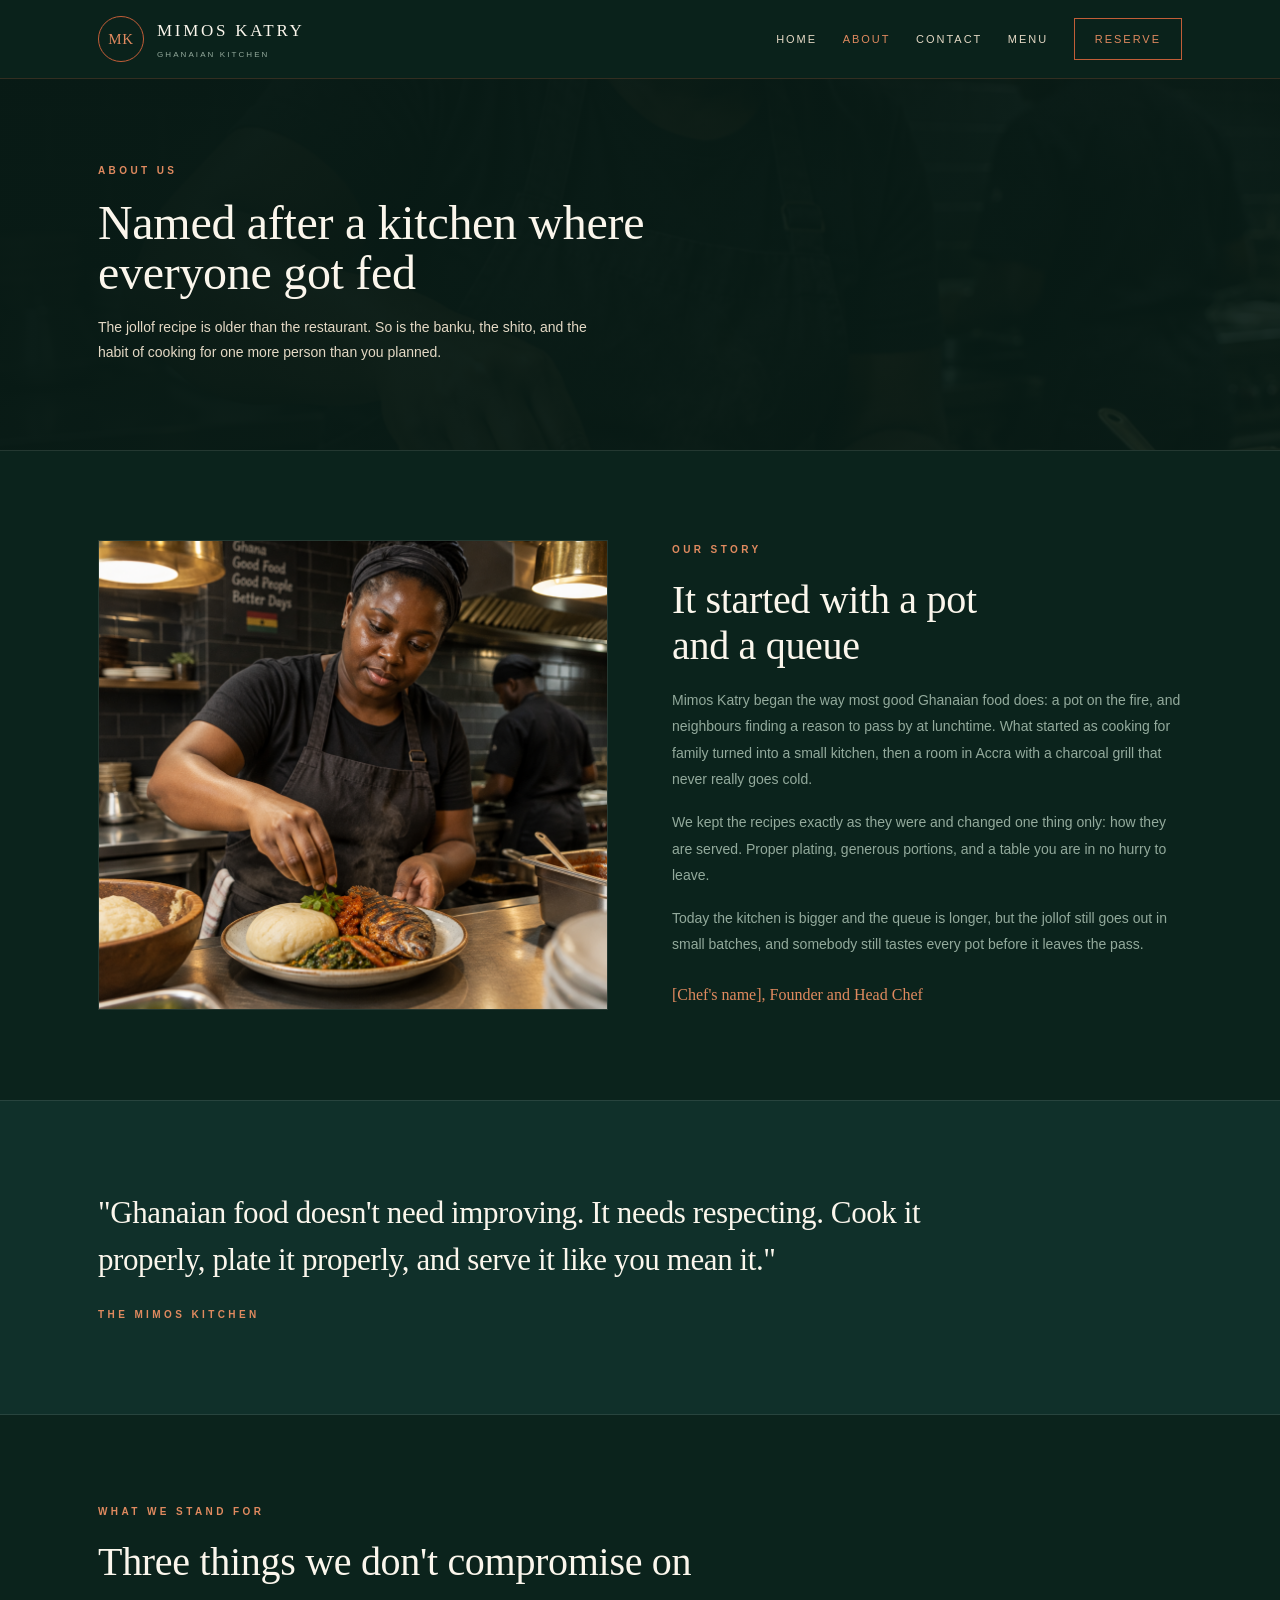
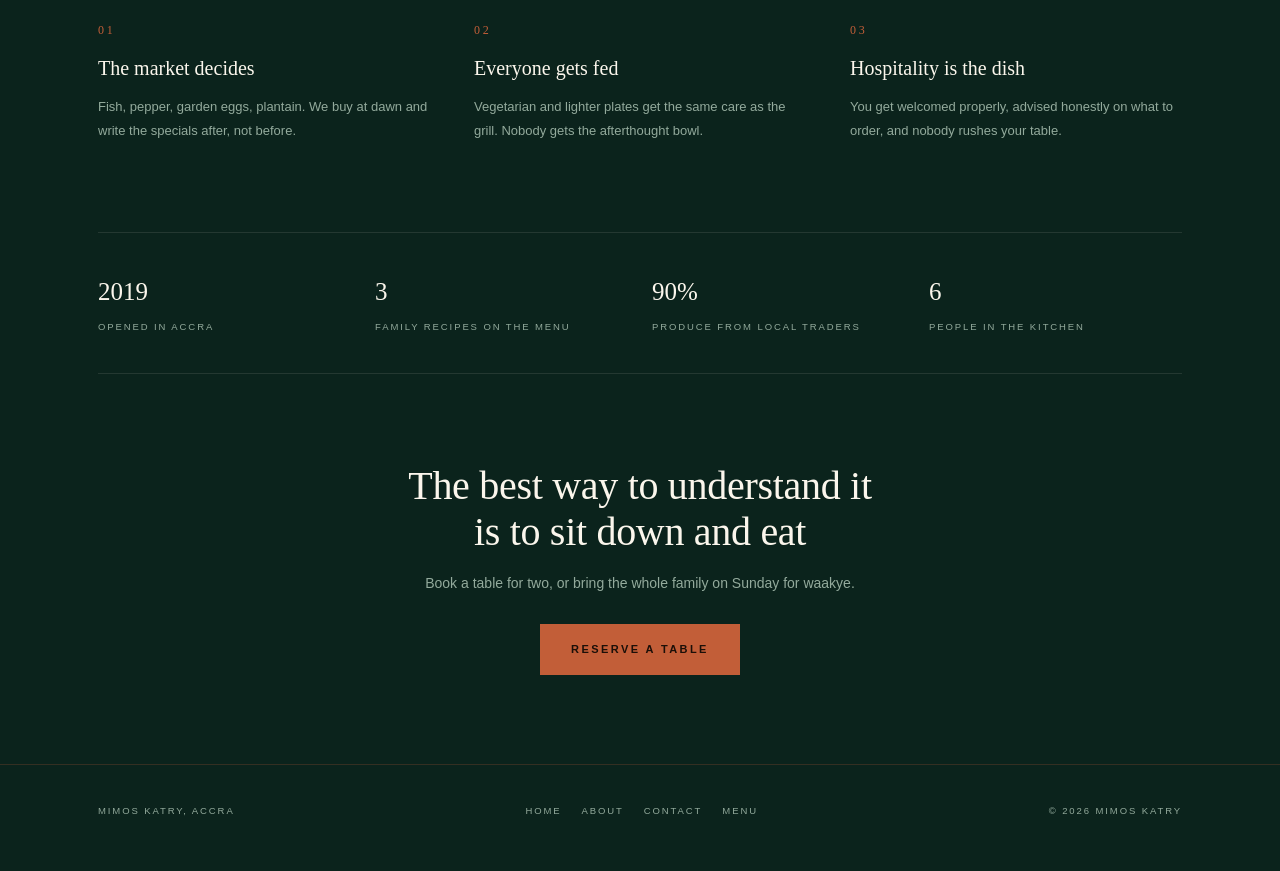
==== commit b9ea9f40: "Reorder navigation: Home, About, Contact, Menu" ====
--- a/about.html
+++ b/about.html
@@ -22,9 +22,9 @@
     </a>
     <nav class="nav">
       <a href="index.html">Home</a>
-      <a href="menu.html">Menu</a>
       <a class="active" href="about.html">About</a>
       <a href="contact.html">Contact</a>
+      <a href="menu.html">Menu</a>
       <a class="nav-cta" href="contact.html">Reserve</a>
     </nav>
   </div>
@@ -107,9 +107,9 @@
     <p>Mimos Katry, Accra</p>
     <nav class="footer-nav">
       <a href="index.html">Home</a>
-      <a href="menu.html">Menu</a>
       <a href="about.html">About</a>
       <a href="contact.html">Contact</a>
+      <a href="menu.html">Menu</a>
     </nav>
     <p>&copy; 2026 Mimos Katry</p>
   </div>
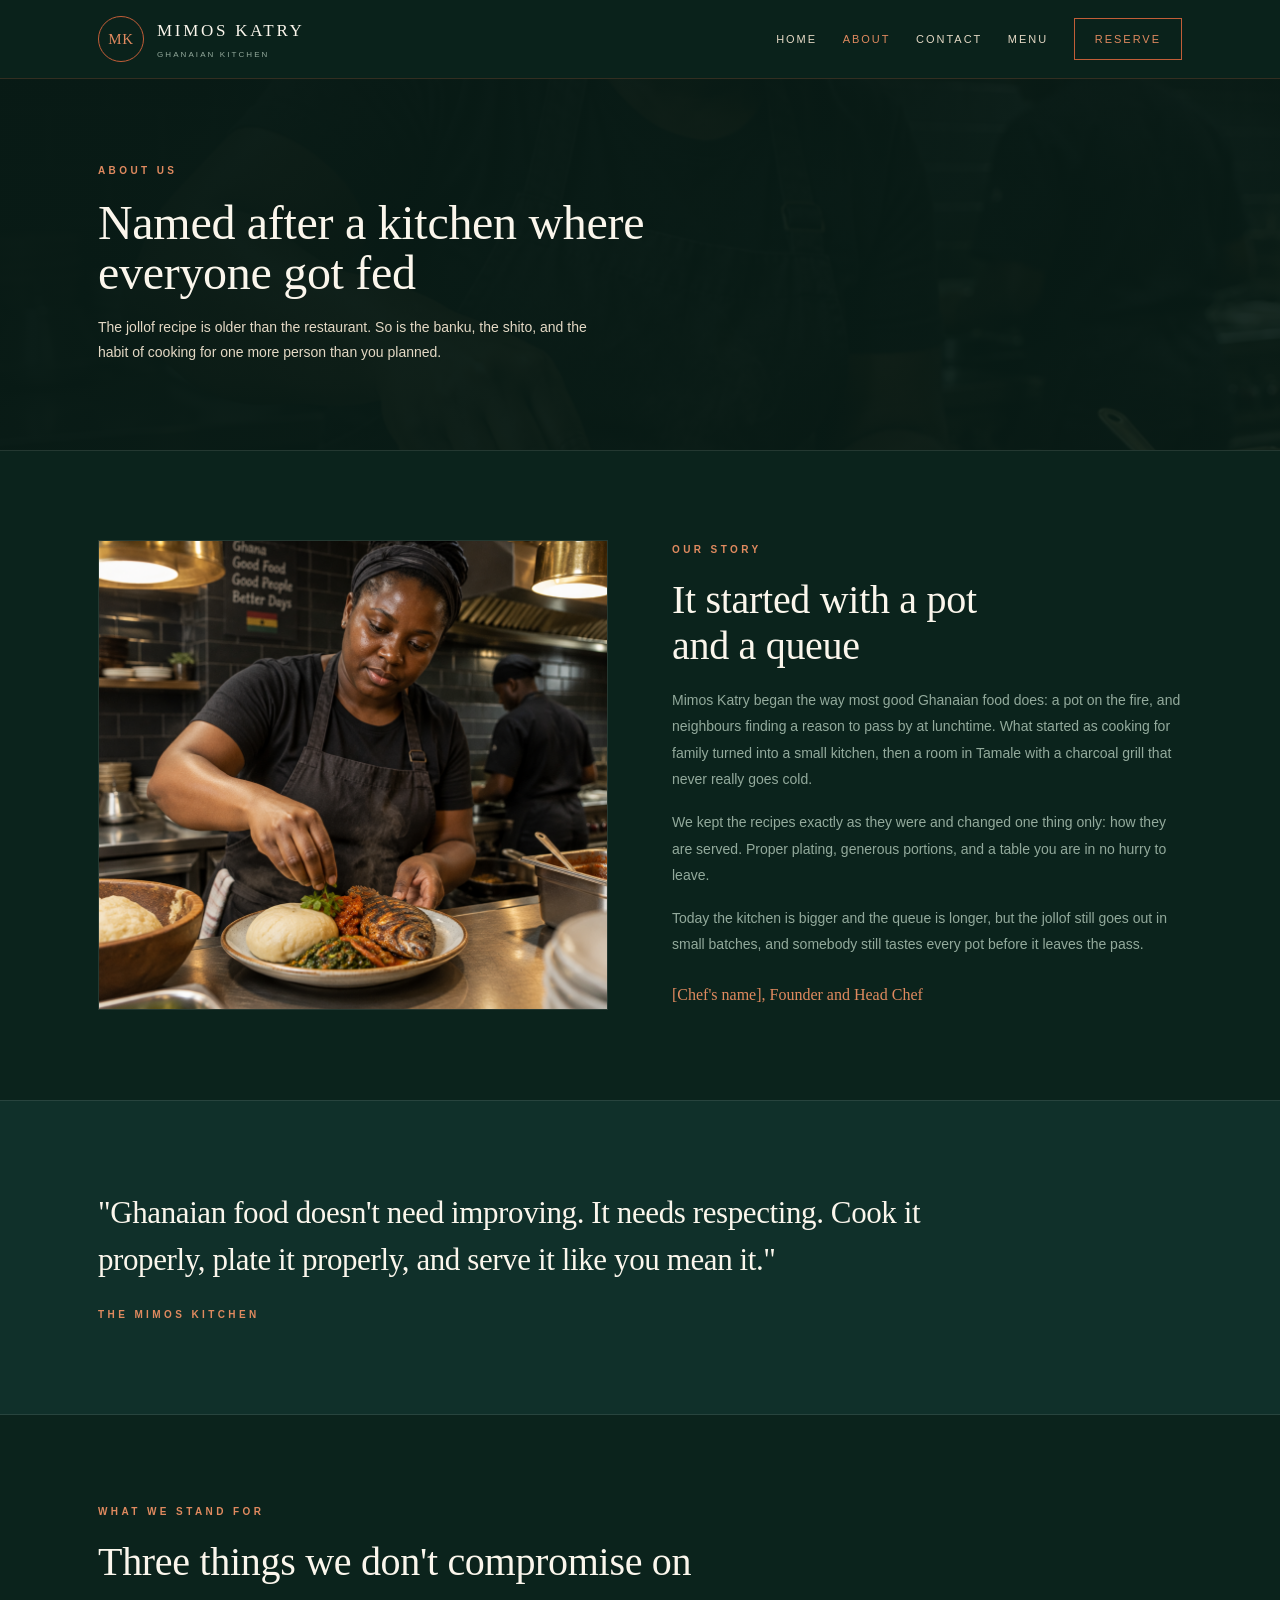
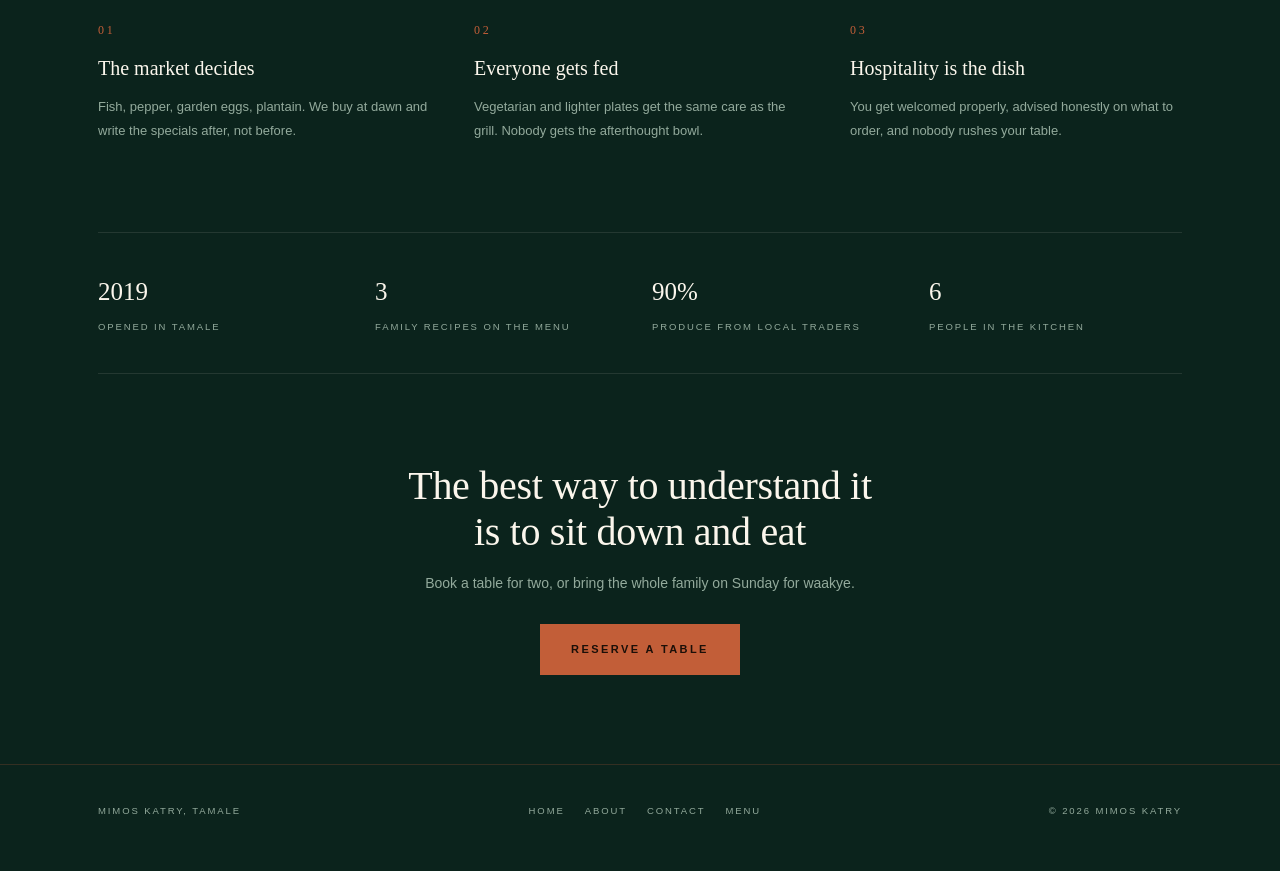
==== commit d5107e9a: "Move restaurant location to Tamale, Northern Region" ====
--- a/about.html
+++ b/about.html
@@ -3,8 +3,8 @@
 <head>
 <meta charset="utf-8">
 <meta name="viewport" content="width=device-width, initial-scale=1">
-<title>About | Mimos Katry, Accra</title>
-<meta name="description" content="Mimos Katry started with a pot on the fire and a queue of neighbours. Family recipes, a charcoal grill and proper Ghanaian hospitality in Accra.">
+<title>About | Mimos Katry, Tamale</title>
+<meta name="description" content="Mimos Katry started with a pot on the fire and a queue of neighbours. Family recipes, a charcoal grill and proper Ghanaian hospitality in Tamale.">
 <meta property="og:title" content="About | Mimos Katry">
 <meta property="og:image" content="https://zuleihahabib3-ui.github.io/mimos-katry/images/chef.png">
 <link rel="stylesheet" href="styles.css">
@@ -46,7 +46,7 @@
     <div class="prose">
       <div class="eyebrow">Our story</div>
       <h2 class="serif" style="margin-bottom:18px">It started with a pot<br>and a queue</h2>
-      <p>Mimos Katry began the way most good Ghanaian food does: a pot on the fire, and neighbours finding a reason to pass by at lunchtime. What started as cooking for family turned into a small kitchen, then a room in Accra with a charcoal grill that never really goes cold.</p>
+      <p>Mimos Katry began the way most good Ghanaian food does: a pot on the fire, and neighbours finding a reason to pass by at lunchtime. What started as cooking for family turned into a small kitchen, then a room in Tamale with a charcoal grill that never really goes cold.</p>
       <p>We kept the recipes exactly as they were and changed one thing only: how they are served. Proper plating, generous portions, and a table you are in no hurry to leave.</p>
       <p>Today the kitchen is bigger and the queue is longer, but the jollof still goes out in small batches, and somebody still tastes every pot before it leaves the pass.</p>
       <div class="signature">[Chef's name], Founder and Head Chef</div>
@@ -87,7 +87,7 @@
 
 <div class="wrap">
   <div class="stats">
-    <div><b>2019</b>Opened in Accra</div>
+    <div><b>2019</b>Opened in Tamale</div>
     <div><b>3</b>Family recipes on the menu</div>
     <div><b>90%</b>Produce from local traders</div>
     <div><b>6</b>People in the kitchen</div>
@@ -104,7 +104,7 @@
 
 <footer class="site-footer">
   <div class="wrap footer-inner">
-    <p>Mimos Katry, Accra</p>
+    <p>Mimos Katry, Tamale</p>
     <nav class="footer-nav">
       <a href="index.html">Home</a>
       <a href="about.html">About</a>
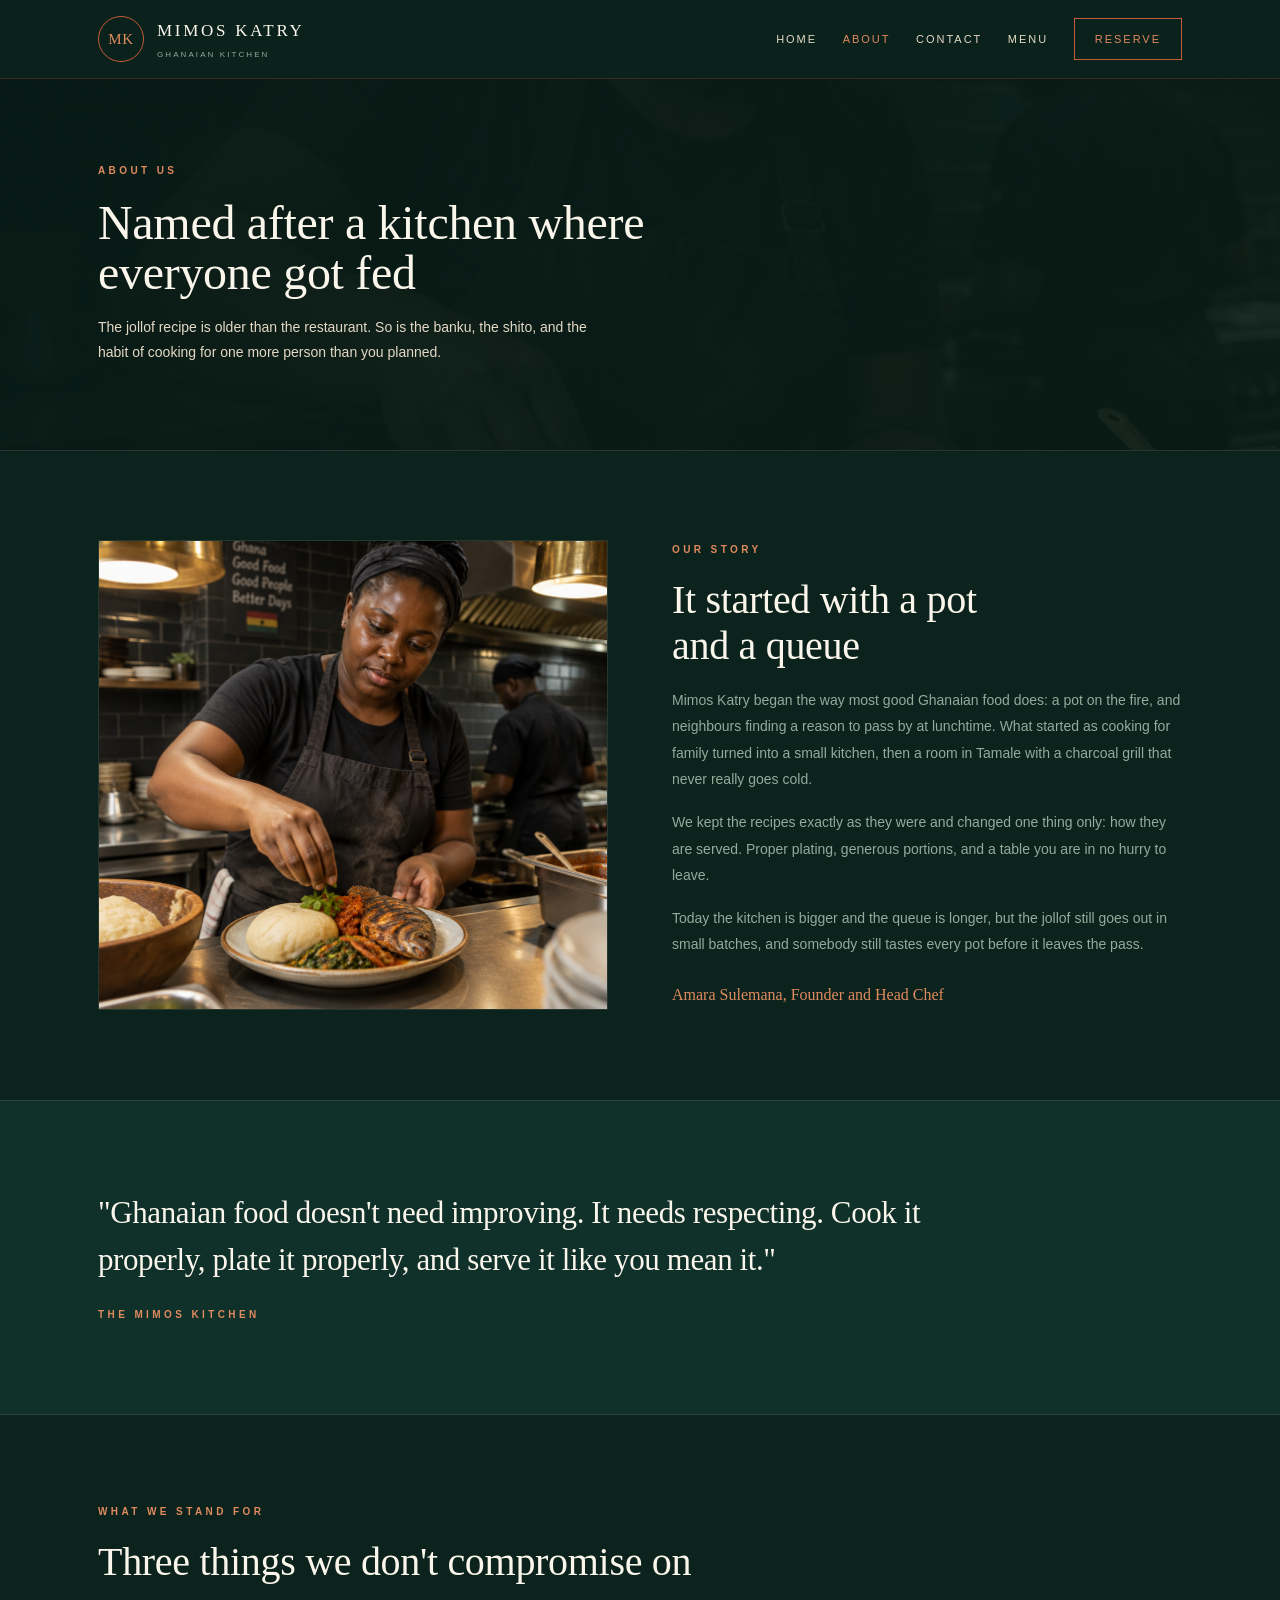
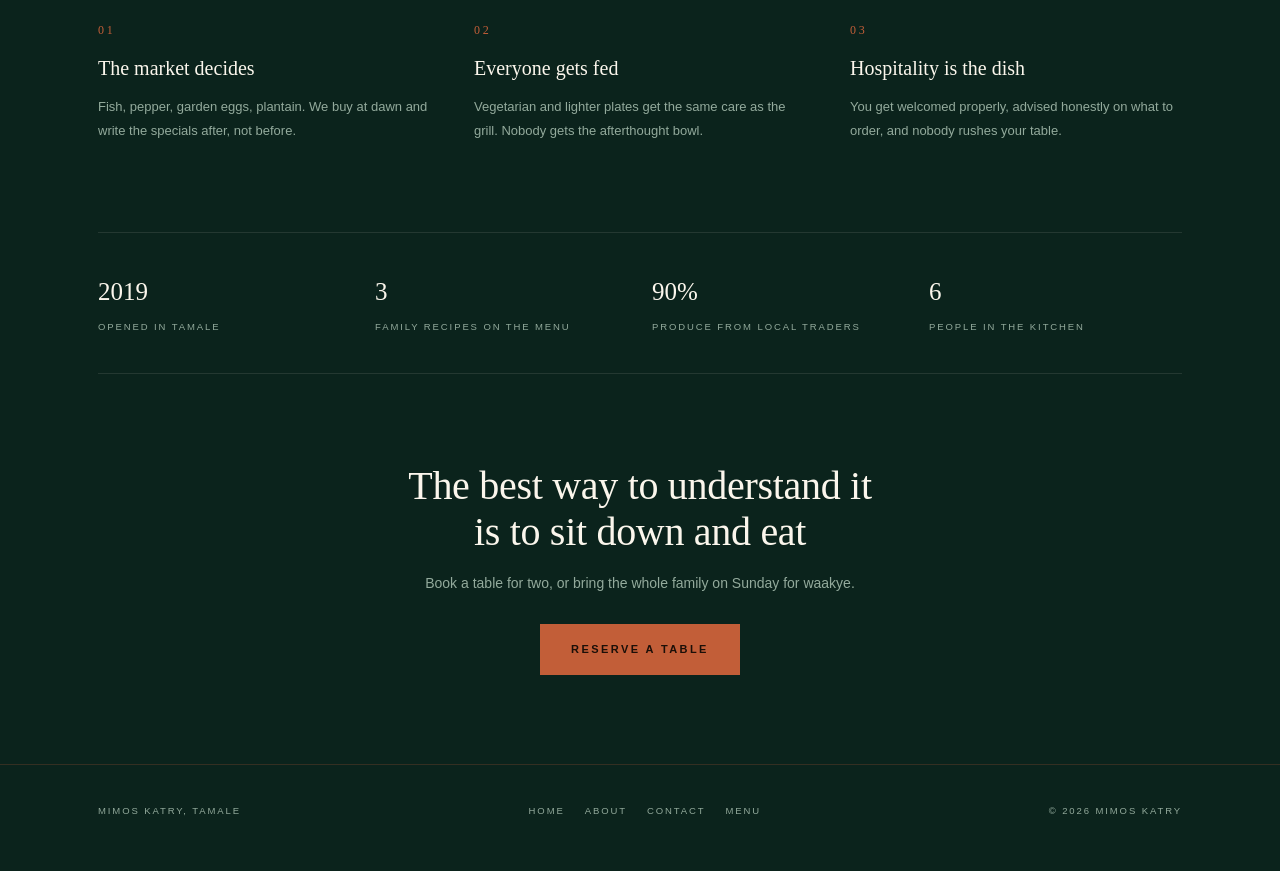
==== commit 752496ee: "Fill in address, email and chef name so the site reads finished" ====
--- a/about.html
+++ b/about.html
@@ -49,7 +49,7 @@
       <p>Mimos Katry began the way most good Ghanaian food does: a pot on the fire, and neighbours finding a reason to pass by at lunchtime. What started as cooking for family turned into a small kitchen, then a room in Tamale with a charcoal grill that never really goes cold.</p>
       <p>We kept the recipes exactly as they were and changed one thing only: how they are served. Proper plating, generous portions, and a table you are in no hurry to leave.</p>
       <p>Today the kitchen is bigger and the queue is longer, but the jollof still goes out in small batches, and somebody still tastes every pot before it leaves the pass.</p>
-      <div class="signature">[Chef's name], Founder and Head Chef</div>
+      <div class="signature">Amara Sulemana, Founder and Head Chef</div>
     </div>
   </div>
 </section>
--- a/styles.css
+++ b/styles.css
@@ -271,3 +271,22 @@
   .dish-img{height:230px}
   .footer-inner{flex-direction:column;align-items:flex-start;gap:16px}
 }
+
+
+/* ---------- menu photography ---------- */
+.block-img{
+  height:clamp(180px,22vw,230px);overflow:hidden;margin-bottom:22px;
+  border:1px solid var(--line-soft);
+}
+.block-img img{transition:transform .6s ease}
+.menu-block:hover .block-img img{transform:scale(1.04)}
+.menu-item.with-photo{display:grid;grid-template-columns:112px 1fr;gap:16px;align-items:start}
+.item-photo{
+  width:112px;height:88px;overflow:hidden;border:1px solid var(--line-soft);
+}
+.item-photo img{object-fit:cover;transition:transform .5s ease}
+.menu-item.with-photo:hover .item-photo img{transform:scale(1.06)}
+@media (max-width:640px){
+  .menu-item.with-photo{grid-template-columns:1fr;gap:10px}
+  .item-photo{width:100%;height:150px}
+}
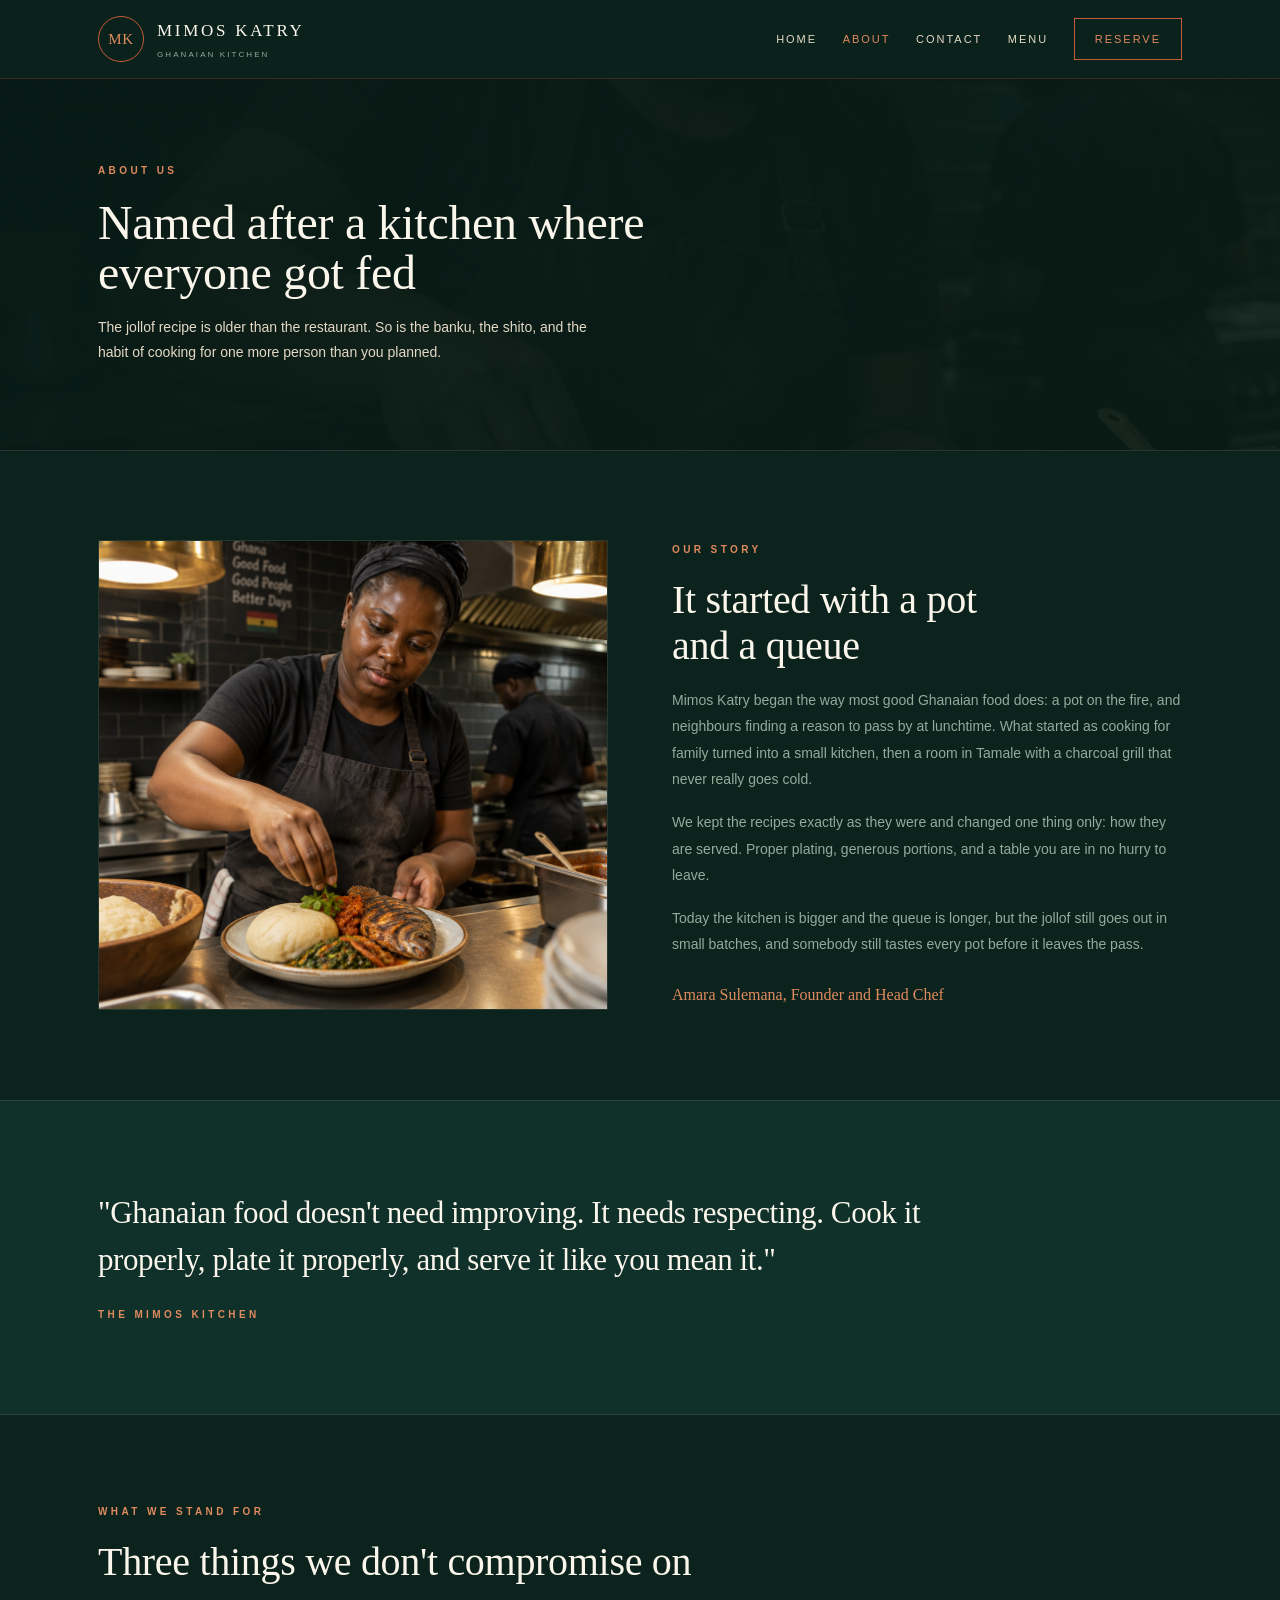
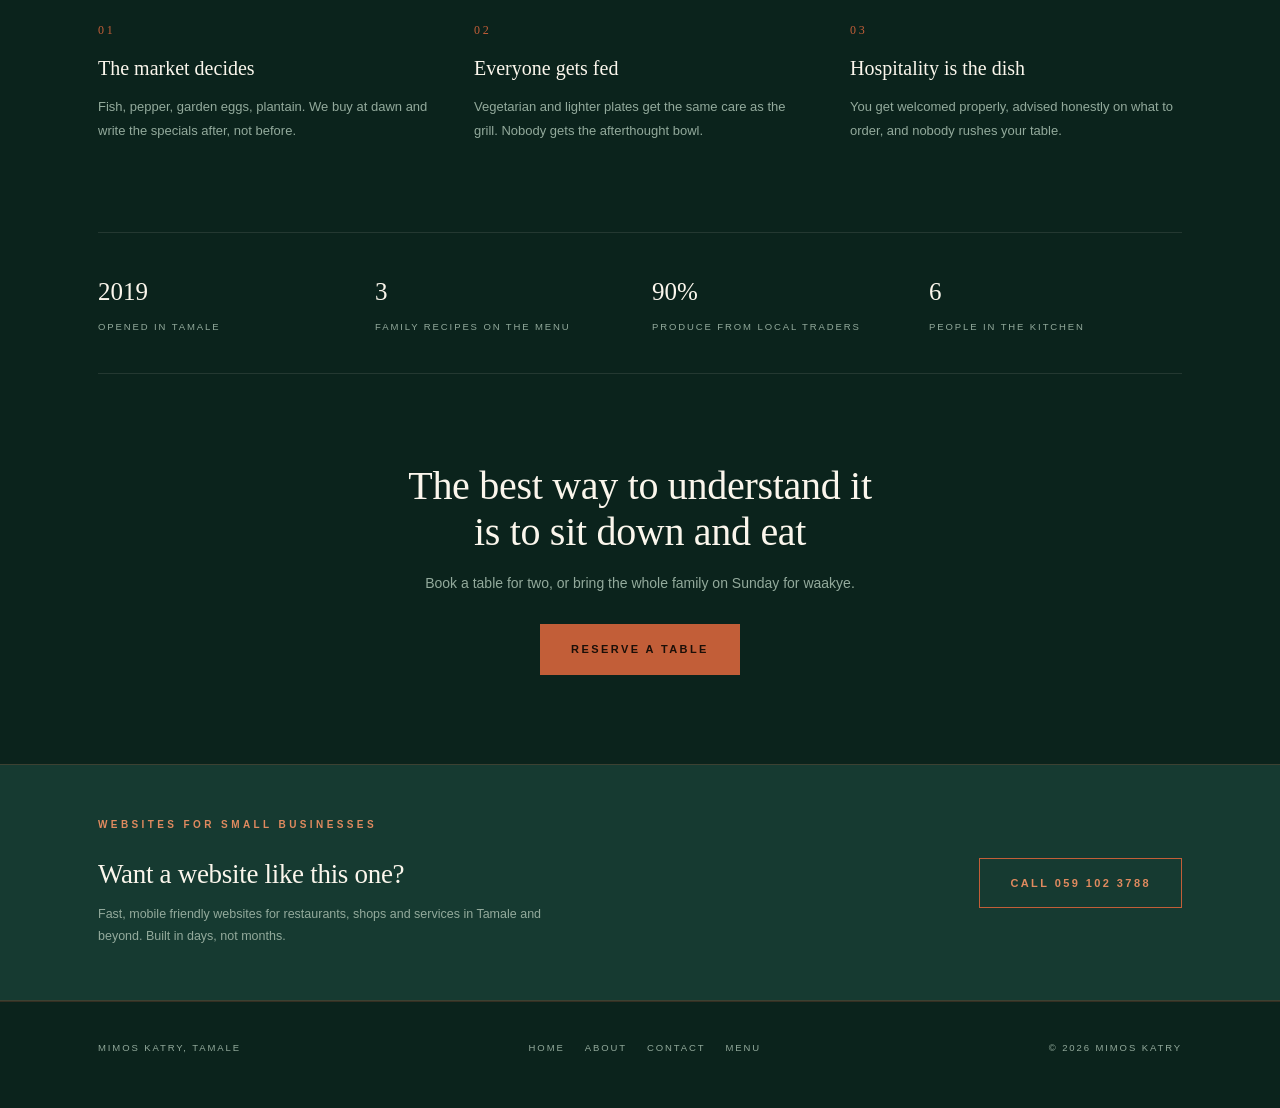
==== commit 9fd1c60a: "Add website enquiry strip inviting visitors to contact for their own site" ====
--- a/about.html
+++ b/about.html
@@ -102,6 +102,18 @@
   </div>
 </section>
 
+
+<section class="build">
+  <div class="wrap build-inner">
+    <div>
+      <div class="eyebrow">Websites for small businesses</div>
+      <h3 class="serif">Want a website like this one?</h3>
+      <p>Fast, mobile friendly websites for restaurants, shops and services in Tamale and beyond. Built in days, not months.</p>
+    </div>
+    <a class="btn" href="tel:+233591023788">Call 059 102 3788</a>
+  </div>
+</section>
+
 <footer class="site-footer">
   <div class="wrap footer-inner">
     <p>Mimos Katry, Tamale</p>
--- a/styles.css
+++ b/styles.css
@@ -290,3 +290,17 @@
   .menu-item.with-photo{grid-template-columns:1fr;gap:10px}
   .item-photo{width:100%;height:150px}
 }
+
+/* ---------- build strip ---------- */
+.build{
+  padding:clamp(34px,4.5vw,52px) 0;
+  background:var(--ink-3);
+  border-top:1px solid var(--line);
+  border-bottom:1px solid var(--line);
+}
+.build-inner{
+  display:flex;align-items:center;justify-content:space-between;
+  gap:24px;flex-wrap:wrap;
+}
+.build-inner h3{font-size:clamp(20px,2.4vw,27px);margin-bottom:8px}
+.build-inner p{font-size:12.5px;line-height:1.75;color:var(--sage);max-width:480px}
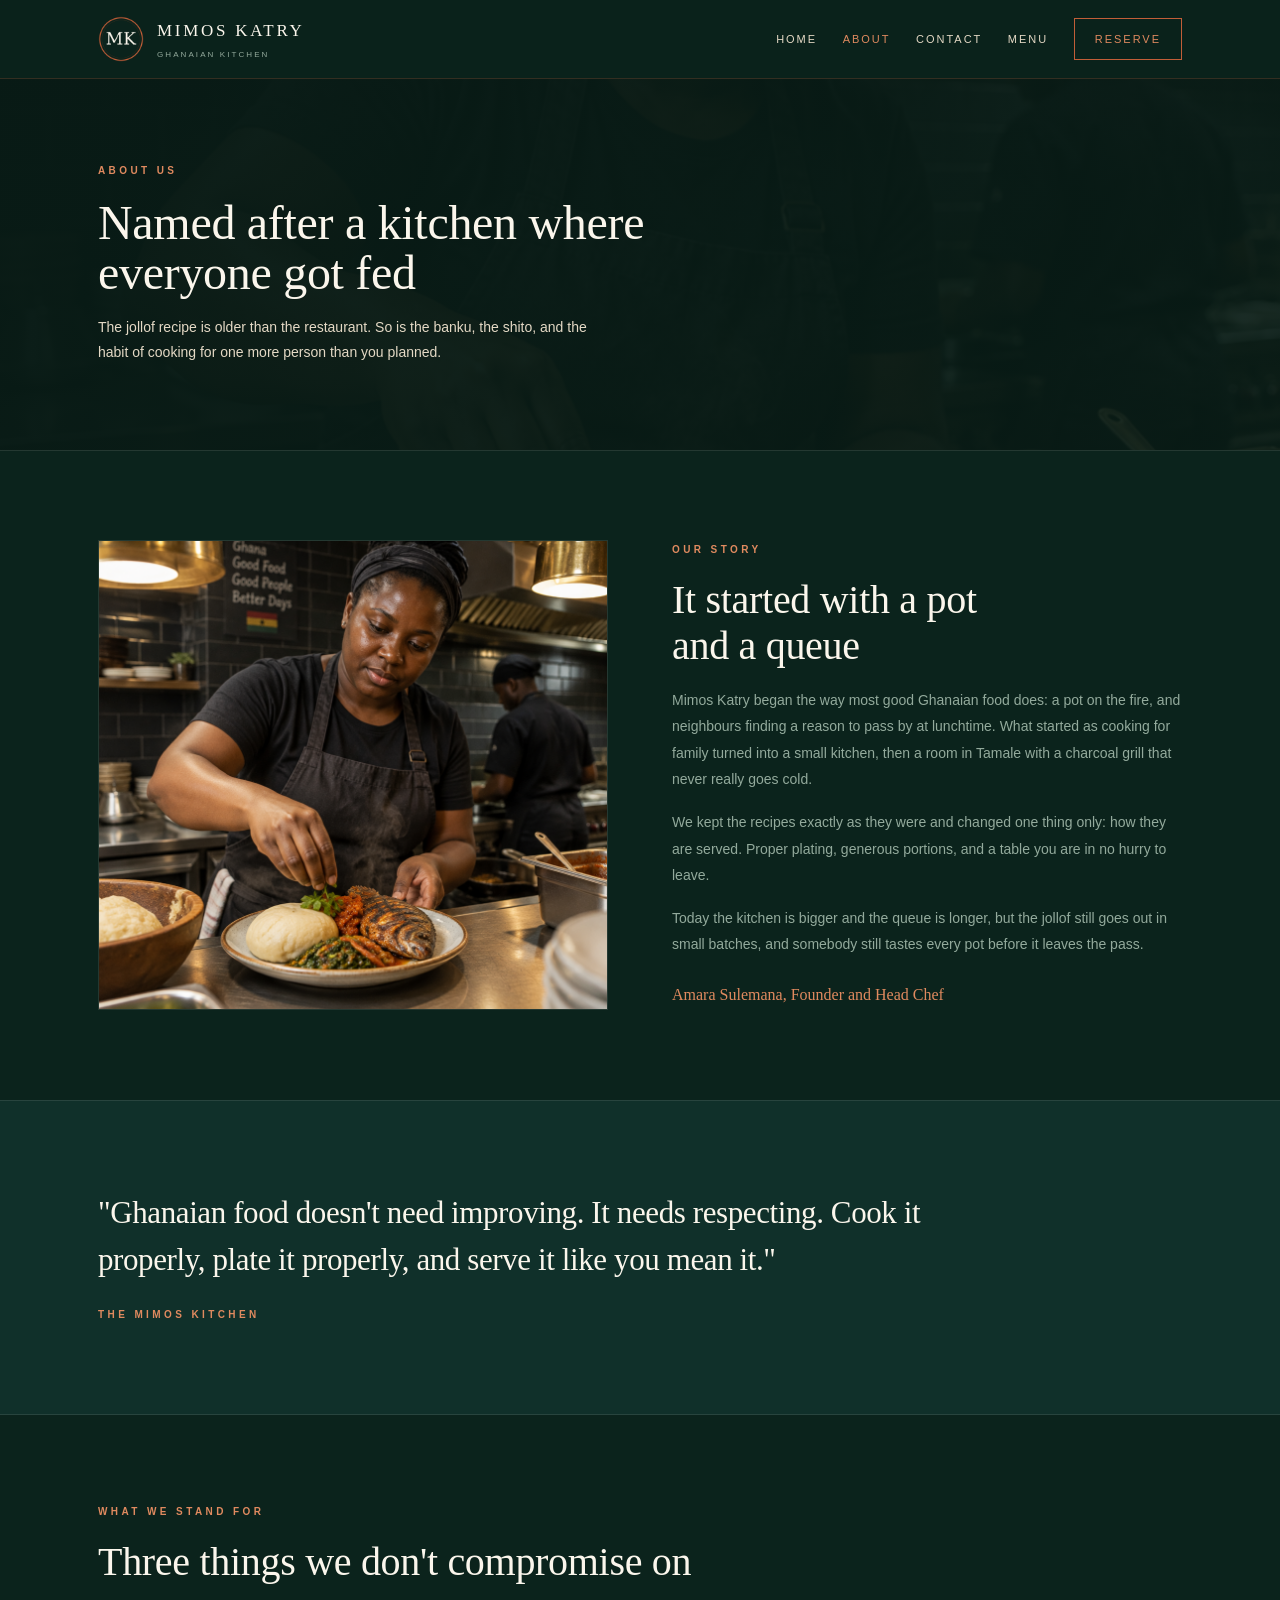
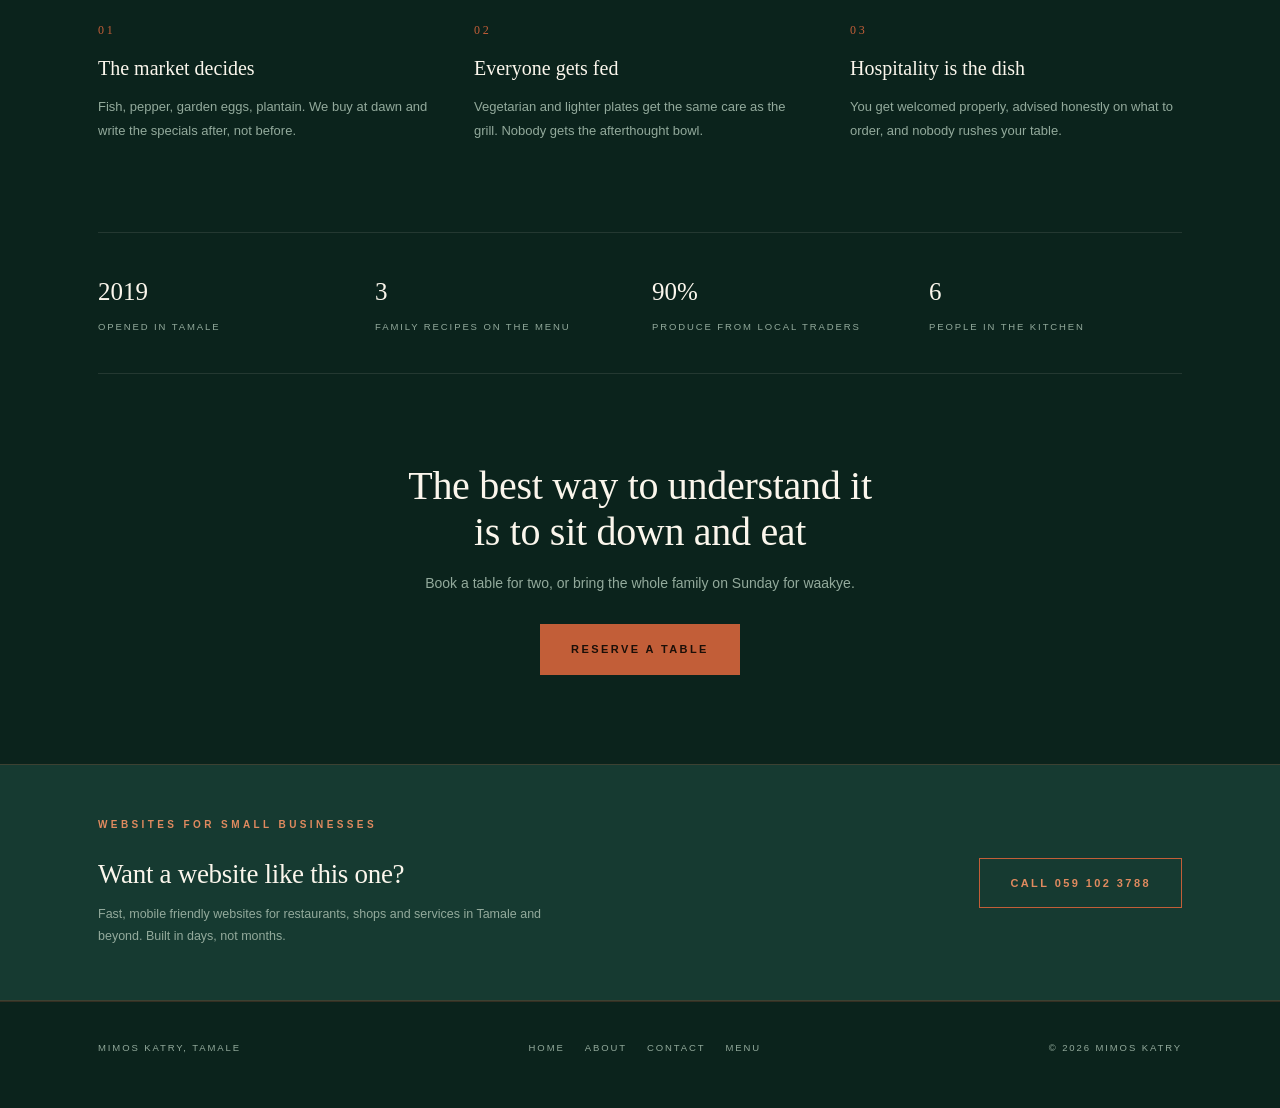
==== commit 11d61fbe: "Add Mimos Katry logo, favicon, and keep navigation on a single line" ====
--- a/about.html
+++ b/about.html
@@ -7,6 +7,8 @@
 <meta name="description" content="Mimos Katry started with a pot on the fire and a queue of neighbours. Family recipes, a charcoal grill and proper Ghanaian hospitality in Tamale.">
 <meta property="og:title" content="About | Mimos Katry">
 <meta property="og:image" content="https://zuleihahabib3-ui.github.io/mimos-katry/images/chef.png">
+<link rel="icon" href="images/favicon.png" type="image/png">
+<link rel="apple-touch-icon" href="images/logo-180.png">
 <link rel="stylesheet" href="styles.css">
 </head>
 <body>
@@ -14,7 +16,7 @@
 <header class="site-header">
   <div class="header-inner">
     <a class="brand" href="index.html">
-      <span class="monogram">MK</span>
+      <img class="logo-mark" src="images/logo.png" alt="Mimos Katry logo" width="46" height="46">
       <span class="brand-text">
         <span class="brand-name">Mimos Katry</span>
         <span class="brand-sub">Ghanaian Kitchen</span>
--- a/styles.css
+++ b/styles.css
@@ -304,3 +304,25 @@
 }
 .build-inner h3{font-size:clamp(20px,2.4vw,27px);margin-bottom:8px}
 .build-inner p{font-size:12.5px;line-height:1.75;color:var(--sage);max-width:480px}
+
+/* ---------- logo mark ---------- */
+.logo-mark{
+  width:46px;height:46px;flex:0 0 46px;border-radius:50%;
+  object-fit:cover;display:block;
+}
+
+/* ---------- keep the menu on one line ---------- */
+.nav{flex-wrap:nowrap}
+.nav a{white-space:nowrap}
+@media (max-width:760px){
+  .header-inner{flex-wrap:wrap;row-gap:9px}
+  .nav{
+    width:100%;flex-wrap:nowrap;gap:11px;justify-content:space-between;
+    overflow-x:auto;scrollbar-width:none;-webkit-overflow-scrolling:touch;
+  }
+  .nav::-webkit-scrollbar{display:none}
+  .nav a{font-size:9.5px;letter-spacing:.06em}
+  .nav a.nav-cta{padding:8px 11px;font-size:9.5px;letter-spacing:.06em}
+  .logo-mark{width:40px;height:40px;flex-basis:40px}
+  .brand-name{font-size:15px;letter-spacing:.1em}
+}
